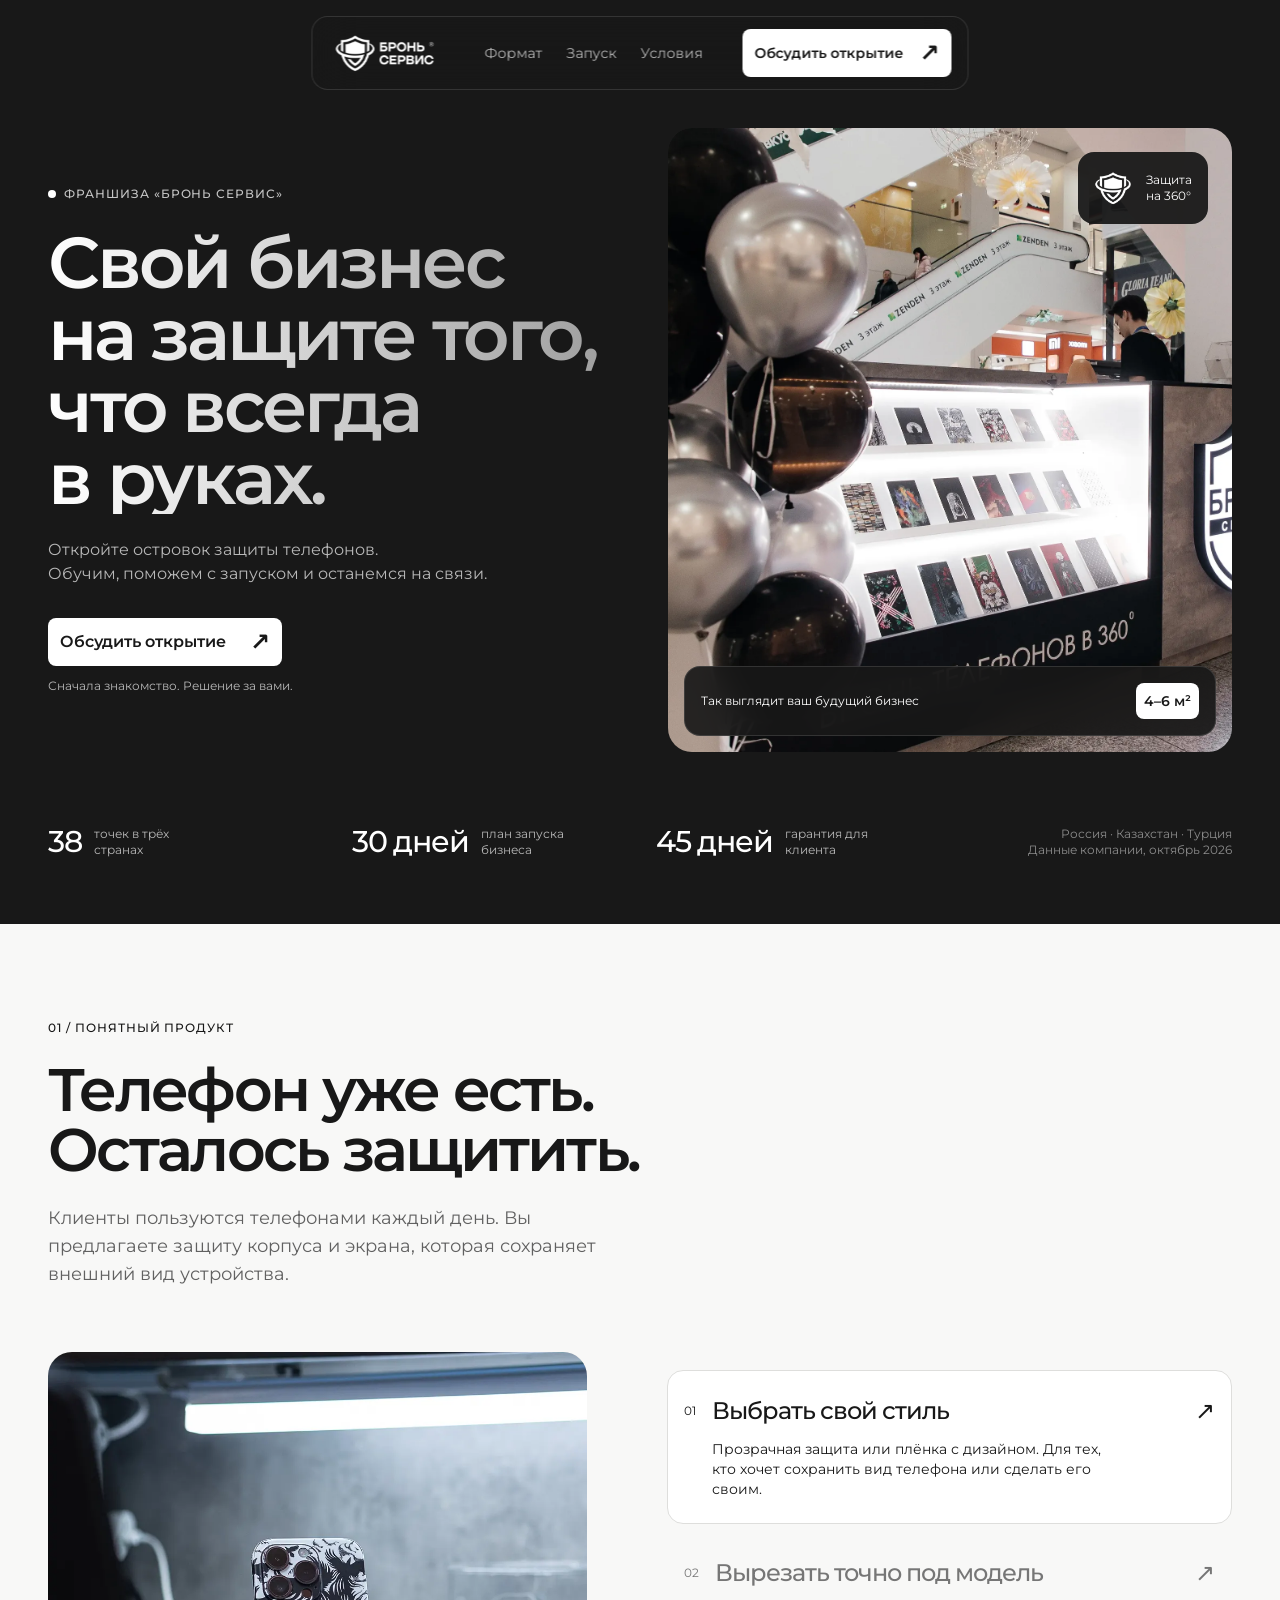
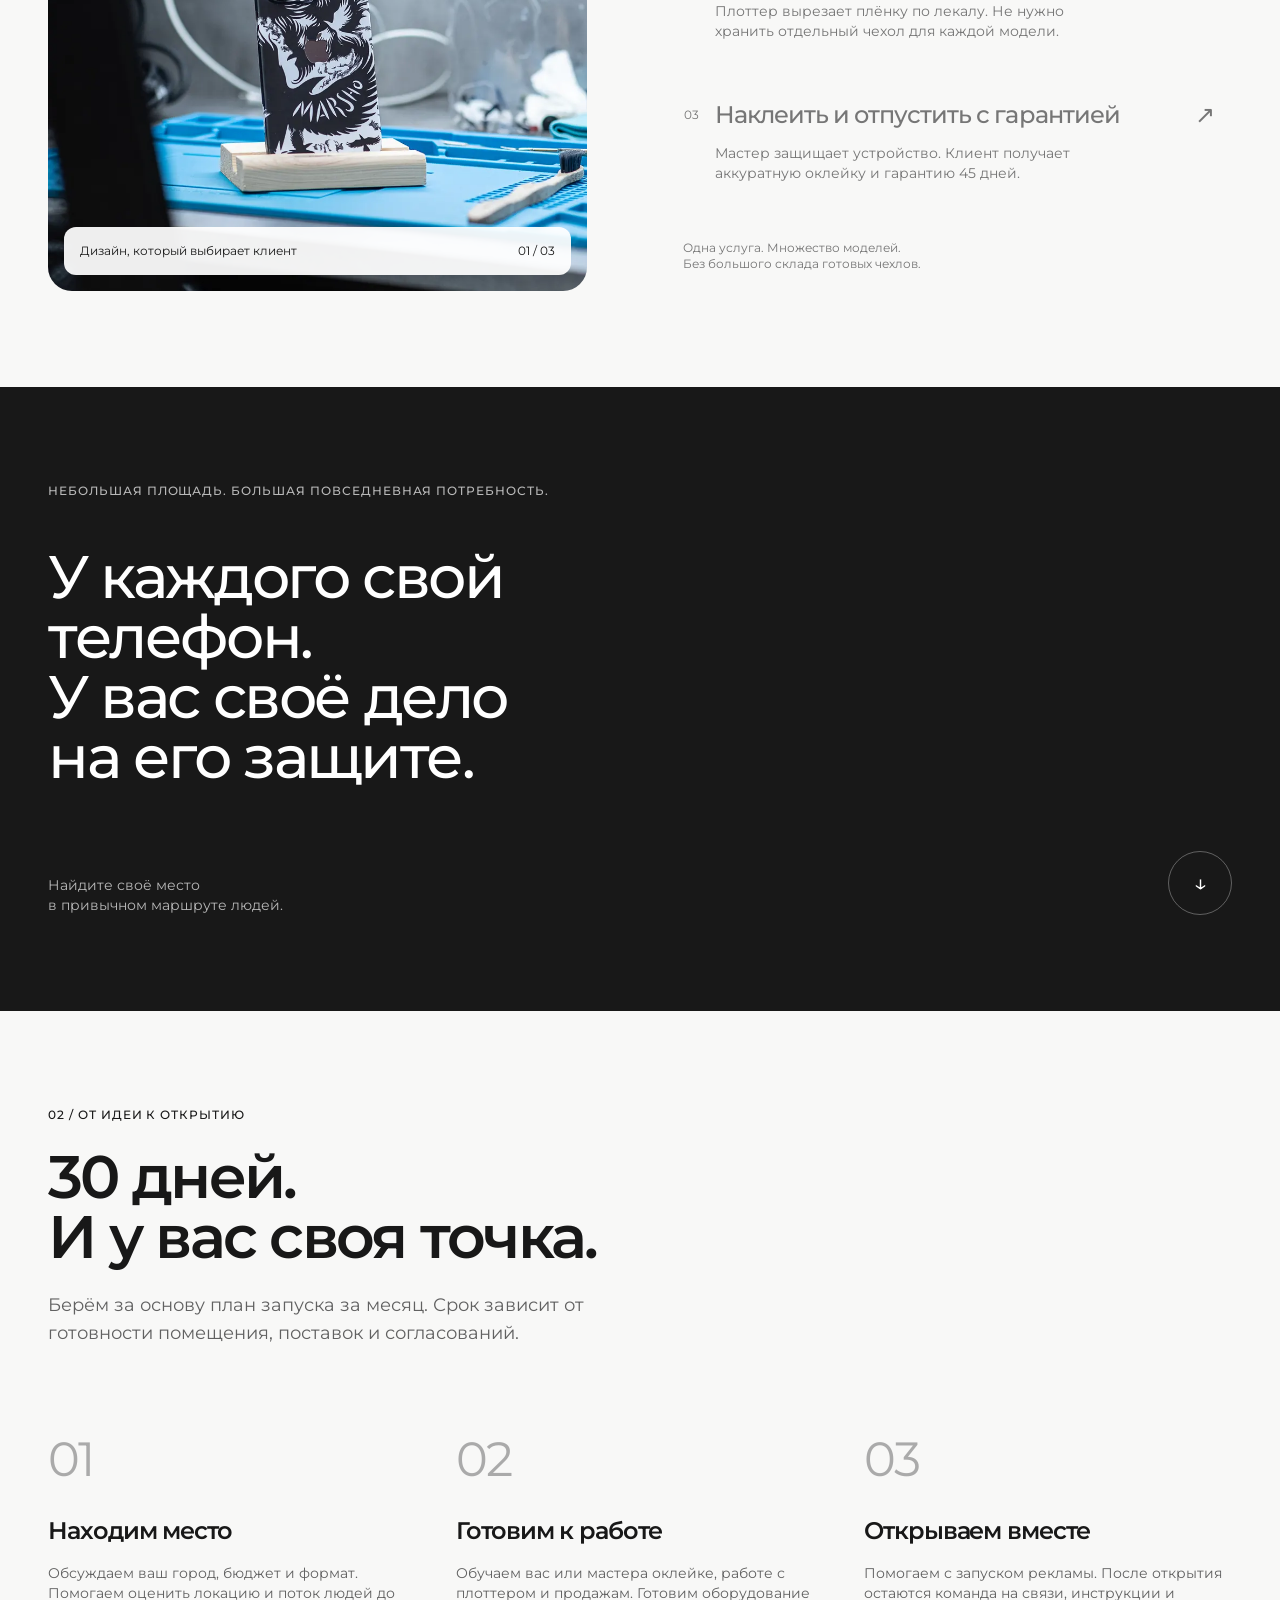
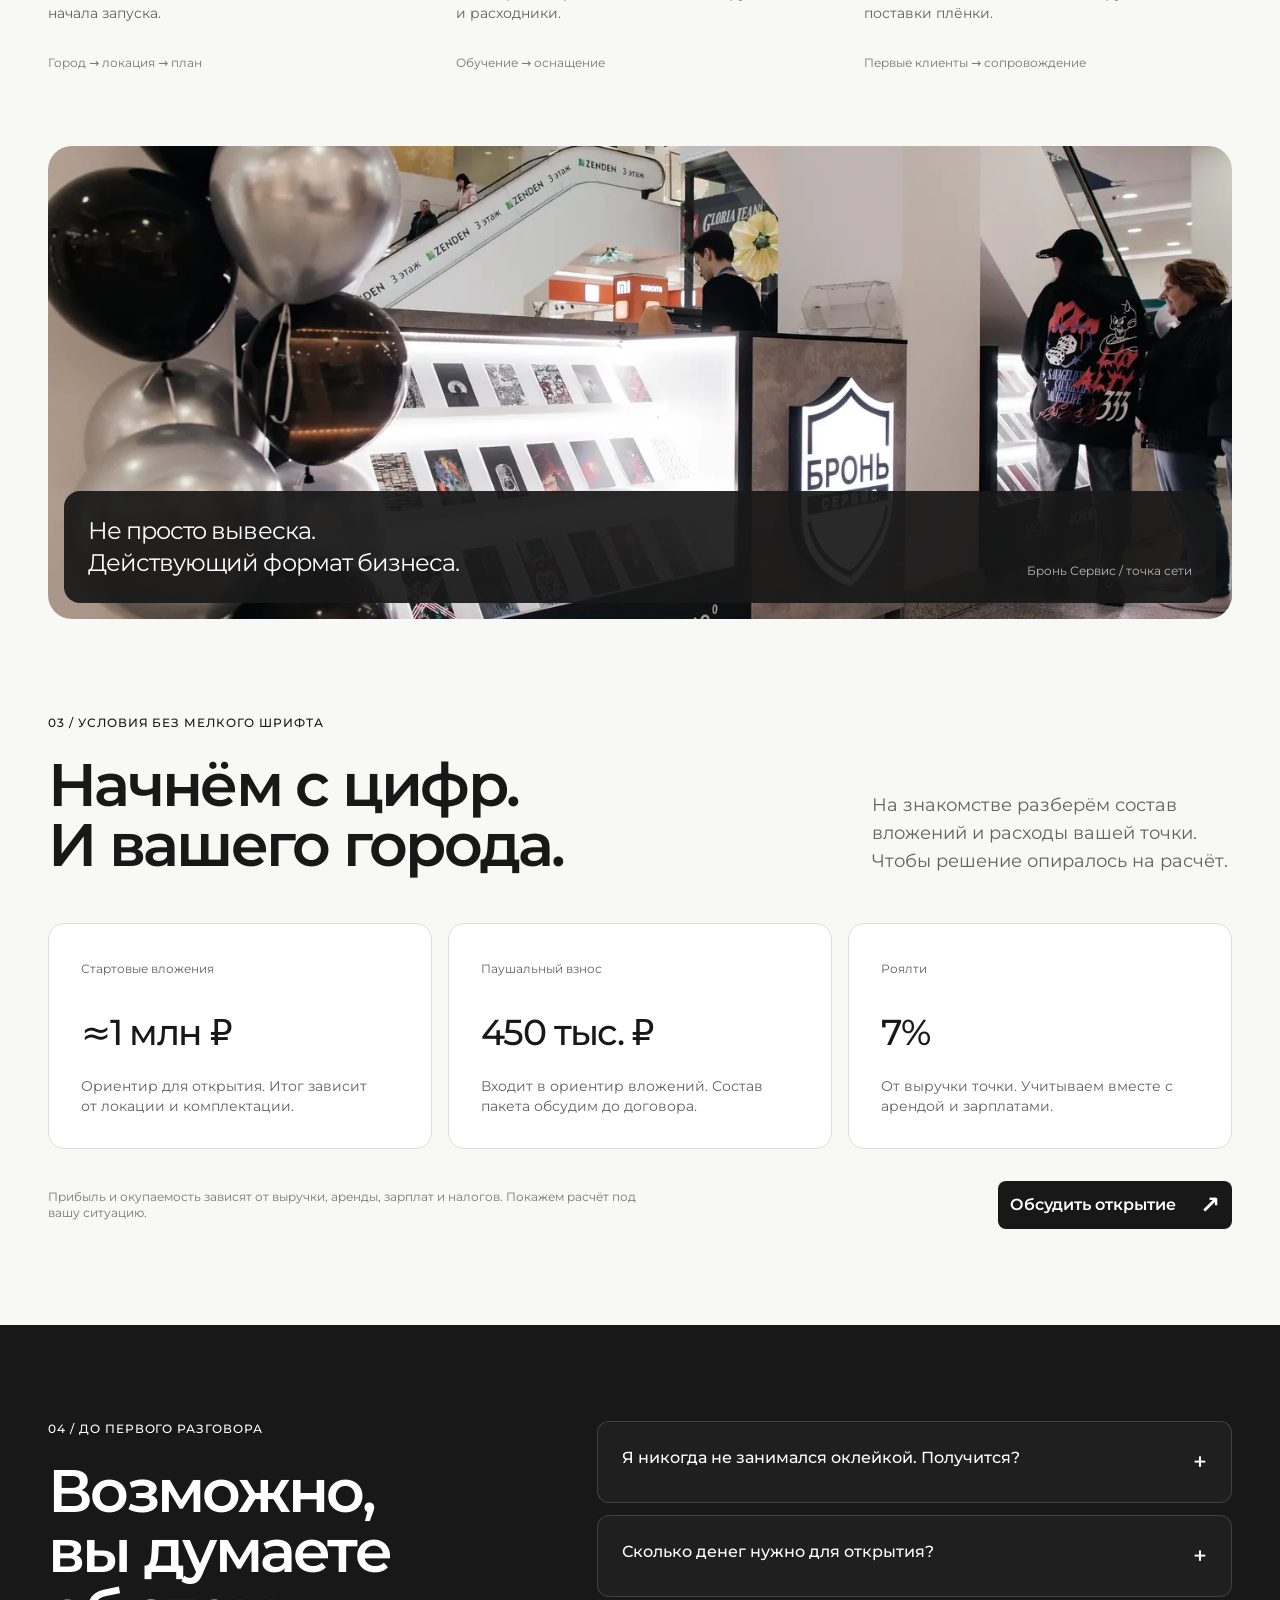
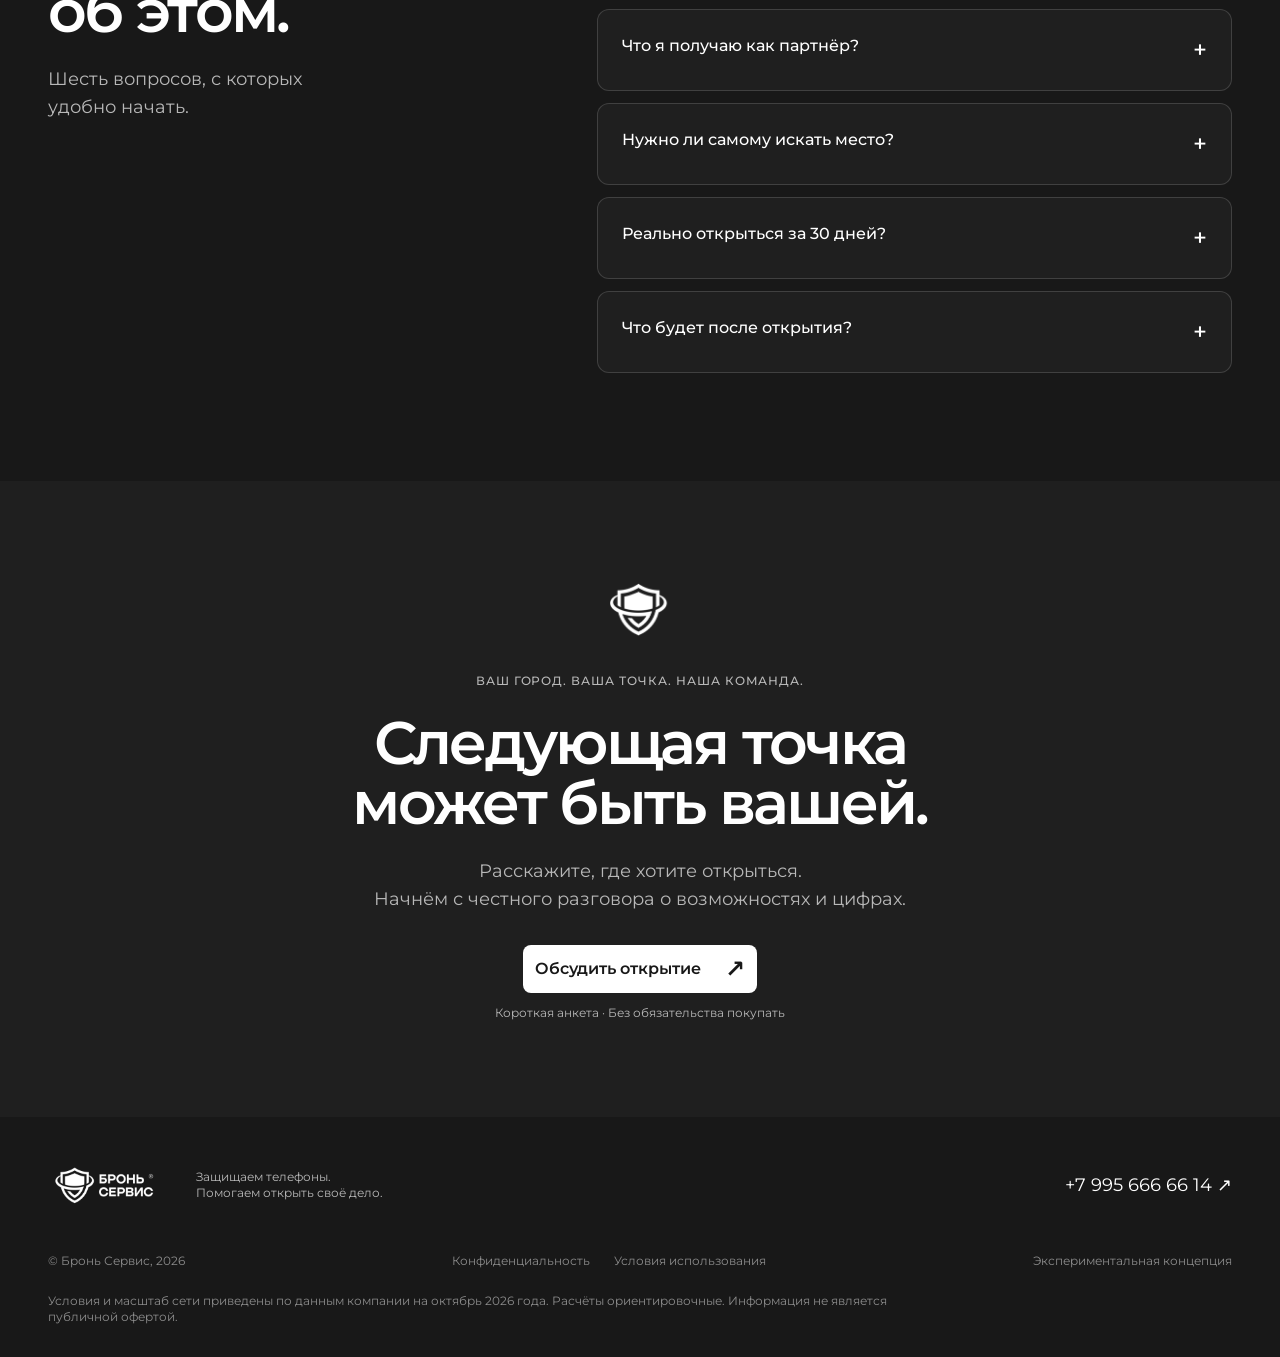
==== index.html @ 94db38eb "Build isolated Bron Service franchise landing using landing-page-design skill" ====
<!doctype html>
<html lang="ru">
<head>
<meta charset="utf-8"><meta name="viewport" content="width=device-width,initial-scale=1,viewport-fit=cover">
<title>Франшиза Бронь Сервис · Свой бизнес на защите телефонов</title>
<meta name="description" content="Откройте точку Бронь Сервис за 30 дней. Компактный островок, обучение оклейке и поддержка команды. Обсудим открытие в вашем городе.">
<meta name="robots" content="noindex,nofollow"><meta name="theme-color" content="#181818">
<meta property="og:type" content="website"><meta property="og:locale" content="ru_RU"><meta property="og:title" content="Свой бизнес на защите телефонов · Бронь Сервис"><meta property="og:description" content="От первого разговора до своей точки. Открываем бизнес за 30 дней."><meta property="og:image" content="https://bronservis51-bot.github.io/bronservice-landing-skill/assets/kiosk-crop.webp"><meta property="og:url" content="https://bronservis51-bot.github.io/bronservice-landing-skill/">
<link rel="icon" href="assets/shield-white.png"><link rel="stylesheet" href="styles.css"><link rel="preload" as="image" href="assets/kiosk-crop.webp"><script src="app.js" defer></script>
</head>
<body>
<a class="skip" href="#main">Перейти к содержимому</a>
<header class="nav-shell"><a href="#main" class="logo" aria-label="Бронь Сервис, начало страницы"><img src="assets/bron-logo-white.png" alt="Бронь Сервис" width="138" height="48"></a><nav aria-label="Основная навигация"><a href="#format" aria-current="location">Формат</a><a href="#start">Запуск</a><a href="#numbers">Условия</a></nav><button class="button nav-cta" data-open>Обсудить открытие <span aria-hidden="true">↗</span></button><button class="menu-toggle" aria-expanded="false" aria-controls="mobile-menu" aria-label="Открыть меню"><span></span><span></span></button></header>
<div class="mobile-menu" id="mobile-menu" inert><nav aria-label="Мобильная навигация"><a href="#format">Формат бизнеса</a><a href="#start">Как открыться</a><a href="#numbers">Условия</a><a href="#faq">Вопросы</a><button class="button" data-open>Обсудить открытие ↗</button></nav><p>Бронь Сервис · Франшиза</p></div>
<main id="main">
<section class="hero wrap" aria-labelledby="hero-title"><div class="hero-copy"><p class="eyebrow"><span class="status-dot"></span> Франшиза «Бронь Сервис»</p><h1 id="hero-title">Свой бизнес<br>на защите того,<br>что всегда<br>в руках.</h1><p class="hero-sub">Откройте островок защиты телефонов.<br>Обучим, поможем с запуском и останемся на связи.</p><button class="button" data-open>Обсудить открытие <span aria-hidden="true">↗</span></button><p class="micro">Сначала знакомство. Решение за вами.</p></div><figure class="hero-photo"><img src="assets/kiosk-crop.webp" alt="Открытие островка Бронь Сервис в торговом центре" width="1800" height="1540" fetchpriority="high"><figcaption><span>Так выглядит ваш будущий бизнес</span><span class="photo-tag">4–6 м²</span></figcaption><div class="photo-stamp" aria-hidden="true"><img src="assets/shield-white.png" alt="" width="40" height="40"><span>Защита<br>на 360°</span></div></figure><div class="hero-proof"><p><b>38</b><span>точек в трёх странах</span></p><p><b>30 дней</b><span>план запуска бизнеса</span></p><p><b>45 дней</b><span>гарантия для клиента</span></p><span class="proof-source">Россия · Казахстан · Турция<br>Данные компании, октябрь 2026</span></div></section>
<section class="light section" id="format" aria-labelledby="format-title"><div class="wrap"><div class="section-heading reveal"><p class="eyebrow">01 / Понятный продукт</p><h2 id="format-title">Телефон уже есть.<br>Осталось защитить.</h2><p class="lead">Клиенты пользуются телефонами каждый день. Вы предлагаете защиту корпуса и экрана, которая сохраняет внешний вид устройства.</p></div><div class="product-grid reveal"><figure class="product-photo"><img id="product-image" src="assets/film-design.webp" alt="Телефон с дизайнерской защитной плёнкой" width="1000" height="1500" loading="lazy"><figcaption><span id="product-caption">Дизайн, который выбирает клиент</span><span>01 / 03</span></figcaption></figure><div class="product-story" role="group" aria-label="Как устроена услуга"><button class="story-item selected" aria-pressed="true" data-product="0"><span class="step-num">01</span><span><strong>Выбрать свой стиль</strong><span>Прозрачная защита или плёнка с дизайном. Для тех, кто хочет сохранить вид телефона или сделать его своим.</span></span><span class="story-arrow" aria-hidden="true">↗</span></button><button class="story-item" aria-pressed="false" data-product="1"><span class="step-num">02</span><span><strong>Вырезать точно под модель</strong><span>Плоттер вырезает плёнку по лекалу. Не нужно хранить отдельный чехол для каждой модели.</span></span><span class="story-arrow" aria-hidden="true">↗</span></button><button class="story-item" aria-pressed="false" data-product="2"><span class="step-num">03</span><span><strong>Наклеить и отпустить с гарантией</strong><span>Мастер защищает устройство. Клиент получает аккуратную оклейку и гарантию 45 дней.</span></span><span class="story-arrow" aria-hidden="true">↗</span></button><p class="story-note">Одна услуга. Множество моделей.<br>Без большого склада готовых чехлов.</p></div></div></div></section>
<section class="tagline section" aria-label="Идея бизнеса"><div class="wrap"><p class="eyebrow">Небольшая площадь. Большая повседневная потребность.</p><p class="word-reveal">У каждого свой телефон.<br>У вас своё дело<br>на его защите.</p><div class="tagline-bottom"><span>Найдите своё место<br>в привычном маршруте людей.</span><a href="#start" class="round-link" aria-label="Перейти к запуску">↓</a></div></div></section>
<section class="light section" id="start" aria-labelledby="start-title"><div class="wrap"><div class="section-heading reveal"><p class="eyebrow">02 / От идеи к открытию</p><h2 id="start-title">30 дней.<br>И у вас своя точка.</h2><p class="lead">Берём за основу план запуска за месяц. Срок зависит от готовности помещения, поставок и согласований.</p></div><div class="launch-grid reveal"><article><span class="launch-num">01</span><h3>Находим место</h3><p>Обсуждаем ваш город, бюджет и формат. Помогаем оценить локацию и поток людей до начала запуска.</p><span class="stage-label">Город → локация → план</span></article><article><span class="launch-num">02</span><h3>Готовим к работе</h3><p>Обучаем вас или мастера оклейке, работе с плоттером и продажам. Готовим оборудование и расходники.</p><span class="stage-label">Обучение → оснащение</span></article><article><span class="launch-num">03</span><h3>Открываем вместе</h3><p>Помогаем с запуском рекламы. После открытия остаются команда на связи, инструкции и поставки плёнки.</p><span class="stage-label">Первые клиенты → сопровождение</span></article></div><figure class="wide-photo reveal"><img src="assets/kiosk-live.webp" alt="Клиенты у работающей точки Бронь Сервис" width="1400" height="933" loading="lazy"><figcaption><span>Не просто вывеска.<br>Действующий формат бизнеса.</span><span>Бронь Сервис / точка сети</span></figcaption></figure></div></section>
<section class="light section money" id="numbers" aria-labelledby="numbers-title"><div class="wrap"><div class="money-intro reveal"><div><p class="eyebrow">03 / Условия без мелкого шрифта</p><h2 id="numbers-title">Начнём с цифр.<br>И вашего города.</h2></div><p class="lead">На знакомстве разберём состав вложений и расходы вашей точки. Чтобы решение опиралось на расчёт.</p></div><div class="number-grid reveal"><article><span>Стартовые вложения</span><b>≈1 млн ₽</b><p>Ориентир для открытия. Итог зависит от локации и комплектации.</p></article><article><span>Паушальный взнос</span><b>450 тыс. ₽</b><p>Входит в ориентир вложений. Состав пакета обсудим до договора.</p></article><article><span>Роялти</span><b>7%</b><p>От выручки точки. Учитываем вместе с арендой и зарплатами.</p></article></div><div class="money-note reveal"><p>Прибыль и окупаемость зависят от выручки, аренды, зарплат и налогов. Покажем расчёт под вашу ситуацию.</p><button class="button dark" data-open>Обсудить открытие <span aria-hidden="true">↗</span></button></div></div></section>
<section class="section faq" id="faq" aria-labelledby="faq-title"><div class="wrap faq-grid"><div class="reveal"><p class="eyebrow">04 / До первого разговора</p><h2 id="faq-title">Возможно,<br>вы думаете<br>об этом.</h2><p class="lead">Шесть вопросов, с которых<br>удобно начать.</p></div><div class="faq-list reveal"><details><summary>Я никогда не занимался оклейкой. Получится?<span aria-hidden="true">+</span></summary><p>Опыт оклейки не требуется. Обучаем вас или вашего мастера работе с плёнкой, плоттером и клиентами. В текущем формате обучение занимает 5–7 дней.</p></details><details><summary>Сколько денег нужно для открытия?<span aria-hidden="true">+</span></summary><p>Ориентир по текущему предложению составляет около 1 млн рублей, включая паушальный взнос 450 тыс. рублей. Бюджет уточняется под локацию, оборудование и подготовку точки.</p></details><details><summary>Что я получаю как партнёр?<span aria-hidden="true">+</span></summary><p>Право работать под брендом, обучение, помощь с локацией и запуском, поставки оборудования и материалов, инструкции и сопровождение. Точный состав обязательств закрепляется в договоре.</p></details><details><summary>Нужно ли самому искать место?<span aria-hidden="true">+</span></summary><p>Вы можете прийти со своей локацией или без неё. Команда помогает с подбором и оценкой места. Для островка ориентируемся на площадь 4–6 м² и поток потенциальных клиентов.</p></details><details><summary>Реально открыться за 30 дней?<span aria-hidden="true">+</span></summary><p>Это план запуска от договора до открытия при готовой локации и своевременных поставках. Конкретный график согласуем вместе, учитывая аренду, обучение и оснащение.</p></details><details><summary>Что будет после открытия?<span aria-hidden="true">+</span></summary><p>Остаётся связь с командой, поставки плёнки, инструкции и помощь по рабочим вопросам. Роялти составляет 7% от выручки. Условия сопровождения обсуждаем до подписания договора.</p></details></div></div></section>
<section class="final section" aria-labelledby="final-title"><div class="wrap final-inner reveal"><img class="final-shield" src="assets/shield-white.png" alt="" width="64" height="64"><p class="eyebrow">Ваш город. Ваша точка. Наша команда.</p><h2 id="final-title">Следующая точка<br>может быть вашей.</h2><p class="lead">Расскажите, где хотите открыться.<br>Начнём с честного разговора о возможностях и цифрах.</p><button class="button" data-open>Обсудить открытие <span aria-hidden="true">↗</span></button><p class="micro">Короткая анкета · Без обязательства покупать</p></div></section>
</main>
<footer class="wrap"><div class="footer-main"><a class="logo" href="#main"><img src="assets/bron-logo-white.png" alt="Бронь Сервис" width="138" height="48"></a><p>Защищаем телефоны.<br>Помогаем открыть своё дело.</p><a href="tel:+79956666614">+7 995 666 66 14 ↗</a></div><div class="footer-bottom"><span>© Бронь Сервис, 2026</span><div><a href="privacy.html">Конфиденциальность</a><a href="terms.html">Условия использования</a></div><span>Экспериментальная концепция</span></div><p class="disclaimer">Условия и масштаб сети приведены по данным компании на октябрь 2026 года. Расчёты ориентировочные. Информация не является публичной офертой.</p></footer>
<dialog id="contact-dialog" aria-labelledby="dialog-title"><div class="dialog-top"><img src="assets/bron-logo-white.png" alt="Бронь Сервис" width="116" height="40"><button class="close-button" type="button" aria-label="Закрыть анкету">×</button></div><form id="lead-form" novalidate><p class="eyebrow">Знакомство / около минуты</p><h2 id="dialog-title">Где откроем<br>вашу точку?</h2><p class="form-intro">Подготовим сообщение в WhatsApp. Вы проверите его и отправите сами.</p><label for="city">Ваш город</label><input id="city" name="city" autocomplete="address-level2" placeholder="Например, Казань" maxlength="80" required><label for="name">Как к вам обращаться</label><input id="name" name="name" autocomplete="given-name" placeholder="Ваше имя" maxlength="80" required><label for="timing">Когда хотите открыться</label><select id="timing" name="timing"><option>Пока изучаю возможности</option><option>В ближайший месяц</option><option>В течение трёх месяцев</option><option>Позже</option></select><p class="form-error" id="form-error" role="alert"></p><button class="button" type="submit">Подготовить сообщение <span aria-hidden="true">↗</span></button><p class="form-privacy">Сайт не сохраняет ответы. Перед переходом в WhatsApp покажем текст. <a href="privacy.html">Подробнее</a></p></form><section id="message-preview" hidden aria-labelledby="preview-title"><p class="eyebrow">Остался один шаг</p><h2 id="preview-title">Всё готово<br>к знакомству.</h2><p>Проверьте сообщение. Затем откройте WhatsApp и нажмите «Отправить».</p><pre id="message-text"></pre><a class="button" id="whatsapp-link" target="_blank" rel="noopener noreferrer">Открыть WhatsApp ↗</a><button class="back-button" type="button">Изменить ответы</button></section></dialog>
<noscript><div class="noscript">Для анкеты включите JavaScript или позвоните: <a href="tel:+79956666614">+7 995 666 66 14</a>.</div></noscript>
</body></html>
---- styles.css ----
@font-face{font-family:Montserrat;src:url('assets/montserrat-cyrillic.woff2') format('woff2');font-style:normal;font-weight:400 700;font-display:swap;unicode-range:U+0400-045F,U+0490-0491,U+04B0-04B1,U+2116}@font-face{font-family:Montserrat;src:url('assets/montserrat-latin.woff2') format('woff2');font-style:normal;font-weight:400 700;font-display:swap}
:root{--base:#181818;--panel:#1f1f1f;--white:#fff;--paper:#f8f8f7;--muted:#b8b8b8;--ink:#181818;--line:#dededc;--curve:cubic-bezier(.22,1,.36,1)}
*{box-sizing:border-box}html{scroll-behavior:smooth;scroll-padding-top:96px}body{margin:0;background:var(--base);color:#fff;font-family:Montserrat,system-ui,sans-serif;font-size:16px;line-height:24px;-webkit-font-smoothing:antialiased}body.lock{overflow:hidden}a{color:inherit;text-decoration:none}button,input,select{font:inherit;color:inherit}button,a,input,select,summary{-webkit-tap-highlight-color:transparent}button{cursor:pointer}img{display:block;max-width:100%;object-fit:cover}button{border:0}h1,h2,h3,p,figure{margin:0}h1,h2,h3{font-weight:600;letter-spacing:-.045em;text-wrap:balance}p{text-wrap:pretty}h2{font-size:60px;line-height:1}h3{font-size:24px;line-height:32px}button:focus-visible,a:focus-visible,summary:focus-visible,input:focus-visible,select:focus-visible{outline:3px solid #9b9b9b;outline-offset:4px}button:active,.button:active{transform:scale(.98)}[hidden]{display:none!important}.wrap{width:calc(100% - 96px);max-width:1344px;margin-inline:auto}.section{padding-block:96px}.light{background:var(--paper);color:var(--ink)}.eyebrow{font-size:12px;line-height:16px;letter-spacing:.08em;text-transform:uppercase;font-weight:500}.lead{font-size:18px;line-height:28px;color:#616161;max-width:560px}.micro{font-size:12px;line-height:16px;color:var(--muted)}.button{display:inline-flex;align-items:center;justify-content:center;gap:24px;min-height:48px;padding:8px 12px;border-radius:8px;background:#fff;color:#181818;font-size:16px;line-height:24px;font-weight:600;transition:transform .5s var(--curve),opacity .3s var(--curve)}.button:hover{transform:translateY(-2px);opacity:.85}.button span{font-size:24px;line-height:32px}.button.dark{background:#181818;color:#fff}.skip{position:fixed;top:8px;left:8px;z-index:200;transform:translateY(-200%);padding:12px 16px;background:white;color:#181818;border-radius:8px}.skip:focus{transform:none}.nav-shell{position:fixed;z-index:60;top:16px;left:50%;transform:translateX(-50%);display:flex;align-items:center;gap:40px;width:max-content;max-width:calc(100% - 32px);padding:12px 16px;border:1px solid #ffffff20;border-radius:16px;background:#181818df;backdrop-filter:blur(24px);-webkit-backdrop-filter:blur(24px)}.logo img{width:116px;height:40px;object-fit:contain}.nav-shell nav{display:flex;gap:24px}.nav-shell nav a{font-size:14px;line-height:20px;color:#b8b8b8;transition:opacity .3s var(--curve)}.nav-shell nav a:hover,.nav-shell nav a[aria-current]{color:white}.nav-cta{font-size:14px;line-height:20px;min-height:40px;gap:16px}.menu-toggle{display:none;background:transparent;padding:12px;width:48px;height:48px}.menu-toggle span{display:block;width:24px;height:2px;margin:4px 0;background:white;transition:transform .5s var(--curve)}.menu-toggle[aria-expanded=true] span:first-child{transform:translateY(3px) rotate(45deg)}.menu-toggle[aria-expanded=true] span:last-child{transform:translateY(-3px) rotate(-45deg)}.mobile-menu{display:none}.hero{padding-top:128px;display:grid;grid-template-columns:1.03fr 1fr;gap:48px 40px;padding-bottom:40px}.hero-copy{align-self:center;padding-block:24px}.hero-copy .eyebrow{display:flex;gap:8px;align-items:center;color:#c5c5c5;margin-bottom:24px}.status-dot{height:8px;width:8px;display:inline-block;background:#fff;border-radius:9999px}.hero h1{font-size:72px;line-height:1;max-width:680px;background:linear-gradient(90deg,#fff,#9b9b9b);color:transparent;background-clip:text;-webkit-background-clip:text}.hero-sub{margin-top:24px;color:#b8b8b8;max-width:680px}.hero-copy .button{margin-top:32px}.hero-copy .micro{margin-top:12px}.hero-photo{position:relative;min-height:624px;border-radius:24px;overflow:hidden;background:#272727}.hero-photo>img{width:100%;height:100%;position:absolute;inset:0;object-position:57% center}.hero-photo figcaption{position:absolute;bottom:16px;left:16px;right:16px;display:flex;align-items:center;justify-content:space-between;gap:16px;background:#181818e8;border:1px solid #ffffff20;border-radius:16px;padding:16px;font-size:12px;line-height:16px;backdrop-filter:blur(16px)}.photo-tag{white-space:nowrap;background:#fff;color:#181818;padding:8px;border-radius:8px;font-size:14px;line-height:20px;font-weight:600}.photo-stamp{position:absolute;top:24px;right:24px;display:flex;gap:12px;align-items:center;background:#181818ef;border-radius:16px;padding:16px;font-size:12px;line-height:16px}.photo-stamp img{object-fit:contain}.hero-proof{grid-column:1/-1;display:grid;grid-template-columns:1fr 1fr 1fr 1fr;gap:32px;align-items:center;padding:24px 0}.hero-proof p{display:flex;gap:12px;align-items:center}.hero-proof b{font-size:30px;line-height:36px;font-weight:500;letter-spacing:-.04em;white-space:nowrap}.hero-proof p span{font-size:12px;line-height:16px;color:#b8b8b8;max-width:112px}.proof-source{font-size:12px;line-height:16px;text-align:right;color:#8c8c8c}.section-heading{max-width:800px}.section-heading h2{margin-top:24px}.section-heading .lead{margin-top:24px}.product-grid{display:grid;grid-template-columns:1fr 1.05fr;gap:80px;align-items:center;margin-top:64px}.product-photo{position:relative;border-radius:24px;overflow:hidden;aspect-ratio:1/1;background:#e8e8e6}.product-photo>img{width:100%;height:100%;object-position:center 60%;transition:opacity .3s var(--curve)}.product-photo figcaption{position:absolute;bottom:16px;left:16px;right:16px;display:flex;justify-content:space-between;gap:12px;padding:16px;background:#ffffffed;border-radius:12px;font-size:12px;line-height:16px}.story-item{width:100%;text-align:left;display:flex;gap:16px;align-items:flex-start;border:1px solid transparent;padding:24px 16px;border-radius:16px;background:transparent;color:#767676;transition:opacity .3s var(--curve),transform .5s var(--curve);margin-bottom:8px}.story-item.selected{background:#fff;border-color:#dededc;color:#181818}.story-item:hover{transform:translateX(4px);color:#181818}.step-num{font-size:12px;line-height:16px;padding-top:8px}.story-item strong{font-size:24px;line-height:32px;display:block;font-weight:500;letter-spacing:-.04em}.story-item>span:nth-child(2)>span{display:block;margin-top:12px;font-size:14px;line-height:20px;max-width:400px}.story-arrow{margin-left:auto;font-size:24px;line-height:32px}.story-note{font-size:12px;line-height:16px;margin:32px 16px 0;color:#767676}.tagline .eyebrow{color:#b8b8b8;margin-bottom:48px}.word-reveal{font-size:60px;line-height:1;letter-spacing:-.04em;font-weight:500;max-width:680px}.word-reveal span{color:#777;transition:opacity .5s var(--curve),color .5s var(--curve)}.word-reveal span.lit{color:#fff}.tagline-bottom{display:flex;justify-content:space-between;align-items:flex-end;margin-top:64px}.tagline-bottom>span{color:#b8b8b8;font-size:14px;line-height:20px}.round-link{display:grid;place-items:center;border:1px solid #ffffff50;width:64px;height:64px;border-radius:9999px;font-size:24px;transition:transform .5s var(--curve)}.round-link:hover{transform:translateY(4px)}.launch-grid{display:grid;grid-template-columns:repeat(3,1fr);gap:40px;margin-top:64px}.launch-grid article{padding:24px 0}.launch-num{display:block;font-size:48px;line-height:1;color:#aaa;letter-spacing:-.04em;font-weight:400;margin-bottom:32px}.launch-grid h3{margin-bottom:16px}.launch-grid p{font-size:14px;line-height:20px;color:#616161;max-width:360px}.stage-label{display:inline-block;margin-top:32px;font-size:12px;line-height:16px;color:#767676}.wide-photo{margin-top:48px;aspect-ratio:2.5/1;overflow:hidden;border-radius:24px;position:relative}.wide-photo img{width:100%;height:100%;object-position:center 52%}.wide-photo figcaption{position:absolute;inset:auto 16px 16px 16px;display:flex;align-items:flex-end;justify-content:space-between;gap:16px;color:white;padding:24px;border-radius:16px;background:#181818ec}.wide-photo figcaption>span:first-child{font-size:24px;line-height:32px;letter-spacing:-.04em}.wide-photo figcaption>span:last-child{font-size:12px;line-height:16px;color:#b8b8b8}.money{padding-top:0}.money-intro{display:flex;justify-content:space-between;align-items:flex-end;gap:48px}.money-intro h2{margin-top:24px}.money-intro .lead{max-width:360px}.number-grid{display:grid;grid-template-columns:repeat(3,1fr);gap:16px;margin-top:48px}.number-grid article{border:1px solid #dededc;padding:32px;border-radius:16px;background:#fff}.number-grid article>span{font-size:12px;line-height:16px;color:#616161}.number-grid b{display:block;margin-top:32px;font-size:36px;line-height:40px;font-weight:500;letter-spacing:-.045em;white-space:nowrap}.number-grid p{margin-top:24px;font-size:14px;line-height:20px;color:#616161;max-width:300px}.money-note{display:flex;gap:48px;align-items:center;justify-content:space-between;margin-top:32px}.money-note p{font-size:12px;line-height:16px;color:#767676;max-width:640px}.money-note .button{flex-shrink:0}.faq-grid{display:grid;grid-template-columns:.85fr 1.15fr;gap:80px}.faq h2{margin-top:24px}.faq .lead{color:#b8b8b8;margin-top:24px}.faq-list details{border:1px solid #ffffff26;border-radius:12px;padding:24px;margin-bottom:12px;background:#1f1f1f}.faq-list summary{list-style:none;cursor:pointer;display:flex;justify-content:space-between;gap:24px;font-size:16px;line-height:24px;font-weight:500}.faq-list summary::-webkit-details-marker{display:none}.faq-list summary span{font-size:24px;line-height:32px;transition:transform .5s var(--curve);flex-shrink:0}.faq-list details[open] summary span{transform:rotate(45deg)}.faq-list details p{margin-top:24px;font-size:14px;line-height:20px;color:#b8b8b8}.final{background:#1f1f1f}.final-inner{text-align:center}.final-shield{object-fit:contain;margin:0 auto 32px}.final .eyebrow{color:#b8b8b8}.final h2{margin-top:24px}.final .lead{margin:24px auto 0;color:#b8b8b8}.final .button{margin-top:32px}.final .micro{margin-top:12px}footer{padding-top:48px;padding-bottom:32px}.footer-main,.footer-bottom{display:flex;align-items:center;justify-content:space-between;gap:32px}.footer-main>p{font-size:12px;line-height:16px;color:#b8b8b8;margin-right:auto}.footer-main>a:last-child{font-size:18px;line-height:28px}.footer-bottom{margin-top:48px;font-size:12px;line-height:16px;color:#8c8c8c}.footer-bottom>div{display:flex;gap:24px}.footer-bottom a:hover{text-decoration:underline}.disclaimer{font-size:12px;line-height:16px;color:#8c8c8c;margin-top:24px;max-width:960px}dialog{padding:24px;border:1px solid #ffffff30;border-radius:24px;background:#181818;color:#fff;width:min(560px,calc(100% - 32px));max-height:calc(100dvh - 32px);overscroll-behavior:contain}dialog::backdrop{background:#000c;backdrop-filter:blur(12px)}.dialog-top{display:flex;align-items:center;justify-content:space-between;margin-bottom:32px}.dialog-top img{object-fit:contain}.close-button{width:40px;height:40px;border-radius:9999px;background:#313131;color:#fff;font-size:24px;line-height:32px;transition:transform .5s var(--curve)}.close-button:hover{transform:rotate(90deg)}dialog h2{font-size:36px;line-height:40px;margin-top:16px}dialog .form-intro{font-size:14px;line-height:20px;color:#b8b8b8;margin-top:16px}label{display:block;font-size:12px;line-height:16px;margin-top:24px;margin-bottom:8px}input,select{width:100%;background:#272727;border:1px solid #ffffff30;border-radius:8px;padding:12px;font-size:16px;line-height:24px;min-height:48px}input::placeholder{color:#999}input[aria-invalid=true]{border-color:#f3b5b5}.form-error{font-size:14px;line-height:20px;color:#f3b5b5;margin-top:16px}form .button{width:100%;margin-top:8px}.form-privacy{font-size:12px;line-height:16px;color:#aaa;margin-top:16px}.form-privacy a{text-decoration:underline}#message-preview>p:not(.eyebrow){color:#b8b8b8;margin-top:24px;font-size:14px;line-height:20px}#message-text{white-space:pre-wrap;overflow-wrap:anywhere;font:inherit;font-size:14px;line-height:20px;background:#272727;border:1px solid #ffffff20;border-radius:12px;padding:16px;margin:24px 0}#message-preview .button{width:100%}.back-button{background:transparent;color:#b8b8b8;width:100%;padding:12px;margin-top:8px;font-size:14px;line-height:20px}.noscript{padding:24px;text-align:center}.js .reveal{opacity:0;transform:translateY(32px);transition:opacity .7s var(--curve),transform .7s var(--curve)}.js .reveal.visible{opacity:1;transform:none}.legal{max-width:800px;padding-top:64px;padding-bottom:64px}.legal .logo{display:inline-block;margin-bottom:48px}.legal h1{font-size:48px;line-height:1}.legal h2{font-size:24px;line-height:32px;margin-top:40px}.legal p{color:#b8b8b8;margin-top:24px}.legal .button{margin-top:32px}
@media(min-width:1600px){.hero h1{font-size:96px}.hero-photo{min-height:720px}}
@media(max-width:1100px){.wrap{width:calc(100% - 64px)}h2{font-size:48px;line-height:1}.hero h1{font-size:60px;line-height:1}.hero-photo{min-height:600px}.hero-proof{gap:24px}.hero-proof p{display:block}.hero-proof p span{display:block;margin-top:8px}.hero-proof b{font-size:24px;line-height:32px}.product-grid{gap:40px}.faq-grid{gap:40px}.number-grid article{padding:24px}.number-grid b{font-size:30px;line-height:36px}.nav-shell{gap:24px}}
@media(max-width:760px){.wrap{width:calc(100% - 32px)}.section{padding-block:64px}h2{font-size:36px;line-height:40px}h3{font-size:24px;line-height:32px}.lead{font-size:16px;line-height:24px}.nav-shell{top:12px;width:calc(100% - 32px);justify-content:space-between;gap:12px;padding:8px 12px;border-radius:16px}.logo img{width:104px;height:40px}.nav-shell>nav,.nav-cta{display:none}.menu-toggle{display:block}.mobile-menu{position:fixed;inset:0;display:flex;flex-direction:column;justify-content:center;background:#181818f7;backdrop-filter:blur(24px);z-index:50;padding:96px 32px 40px;opacity:0;visibility:hidden;transform:translateY(-24px);transition:opacity .5s var(--curve),transform .5s var(--curve),visibility .5s}.mobile-menu.open{opacity:1;visibility:visible;transform:none}.mobile-menu nav{display:grid;gap:32px}.mobile-menu nav>a{font-size:30px;line-height:36px;opacity:0;transform:translateY(24px);transition:transform .5s var(--curve),opacity .5s var(--curve)}.mobile-menu.open nav>a{opacity:1;transform:none}.mobile-menu nav>a:nth-child(2){transition-delay:60ms}.mobile-menu nav>a:nth-child(3){transition-delay:120ms}.mobile-menu nav>a:nth-child(4){transition-delay:180ms}.mobile-menu nav .button{margin-top:16px;justify-self:start}.mobile-menu>p{font-size:12px;line-height:16px;color:#8c8c8c;margin-top:64px}.hero{padding-top:112px;grid-template-columns:1fr;gap:32px;padding-bottom:24px}.hero-copy{padding:0 8px}.hero-copy .eyebrow{margin-bottom:24px}.hero h1{font-size:48px;line-height:1;letter-spacing:-.045em}.hero-sub{font-size:14px;line-height:20px;max-width:360px}.hero-sub br{display:none}.hero-copy .button{margin-top:24px}.hero-photo{min-height:0;aspect-ratio:1.15/1;border-radius:16px}.hero-photo>img{object-position:center 56%}.hero-photo figcaption{bottom:12px;left:12px;right:12px;padding:12px;border-radius:12px;gap:12px}.hero-photo figcaption>span:first-child{max-width:176px}.photo-tag{font-size:12px;line-height:16px}.photo-stamp{display:none}.hero-proof{grid-template-columns:repeat(3,1fr);gap:16px;padding:8px}.hero-proof b{font-size:24px;line-height:32px}.hero-proof p span{font-size:12px;line-height:16px}.proof-source{grid-column:1/-1;text-align:left;font-size:12px;line-height:16px;margin-top:8px}.proof-source br{display:none}.section-heading h2{margin-top:16px}.section-heading .lead{margin-top:16px}.product-grid{grid-template-columns:1fr;gap:24px;margin-top:32px}.product-photo{aspect-ratio:1.1/1;border-radius:16px}.product-story{margin-inline:-8px}.story-item{padding:16px 12px;gap:12px}.story-item strong{font-size:20px;line-height:28px}.story-item>span:nth-child(2)>span{font-size:14px;line-height:20px;margin-top:8px}.story-note{margin-top:24px}.tagline .eyebrow{margin-bottom:32px;max-width:280px}.word-reveal{font-size:36px;line-height:40px}.tagline-bottom{margin-top:40px}.round-link{width:48px;height:48px}.launch-grid{grid-template-columns:1fr;gap:16px;margin-top:32px}.launch-grid article{display:grid;grid-template-columns:48px 1fr;column-gap:24px;padding:16px 0}.launch-num{font-size:36px;line-height:40px;grid-row:1/4;margin-bottom:0}.launch-grid h3{margin-bottom:12px}.launch-grid p{grid-column:2}.stage-label{grid-column:2;margin-top:16px}.wide-photo{aspect-ratio:1/1.05;margin-top:32px;border-radius:16px}.wide-photo img{object-position:38% center}.wide-photo figcaption{padding:16px;inset:auto 12px 12px 12px;display:block;border-radius:12px}.wide-photo figcaption>span{display:block}.wide-photo figcaption>span:first-child{font-size:20px;line-height:28px}.wide-photo figcaption>span:last-child{margin-top:12px}.money{padding-top:0}.money-intro{display:block}.money-intro h2{margin-top:16px}.money-intro .lead{margin-top:16px}.number-grid{grid-template-columns:1fr;gap:12px;margin-top:32px}.number-grid article{padding:24px}.number-grid b{font-size:36px;line-height:40px;margin-top:16px}.number-grid p{margin-top:16px;max-width:none}.money-note{display:block;margin-top:24px}.money-note .button{margin-top:24px;width:100%}.faq-grid{grid-template-columns:1fr;gap:32px}.faq h2 br:nth-child(2){display:none}.faq .lead{margin-top:16px}.faq-list details{padding:16px}.faq-list summary{font-size:14px;line-height:20px;align-items:center;gap:16px}.faq-list details p{margin-top:16px}.final h2{margin-top:24px;font-size:36px;line-height:40px}.final .eyebrow{font-size:12px;line-height:16px;letter-spacing:0}.final .lead br{display:none}.final .button{margin-top:24px}.final .micro{font-size:12px;line-height:16px}.footer-main{flex-wrap:wrap;gap:24px}.footer-main>p{margin:0;max-width:176px}.footer-main>a:last-child{flex-basis:100%;font-size:18px;line-height:28px}.footer-bottom{display:block;margin-top:32px}.footer-bottom>div{flex-direction:column;gap:12px;margin-block:24px}.disclaimer{margin-top:24px}.legal{padding-top:40px}.legal h1{font-size:36px;line-height:40px}dialog{padding:24px 16px;border-radius:16px}.dialog-top{margin-bottom:24px}dialog h2{font-size:30px;line-height:36px}}
@media(prefers-reduced-motion:reduce){html{scroll-behavior:auto}*,*::before,*::after{transition:none!important;animation:none!important}.js .reveal{transform:none;opacity:1}.word-reveal span{color:#fff}.mobile-menu,.mobile-menu nav>a{transform:none}.button:hover,.story-item:hover{transform:none}}
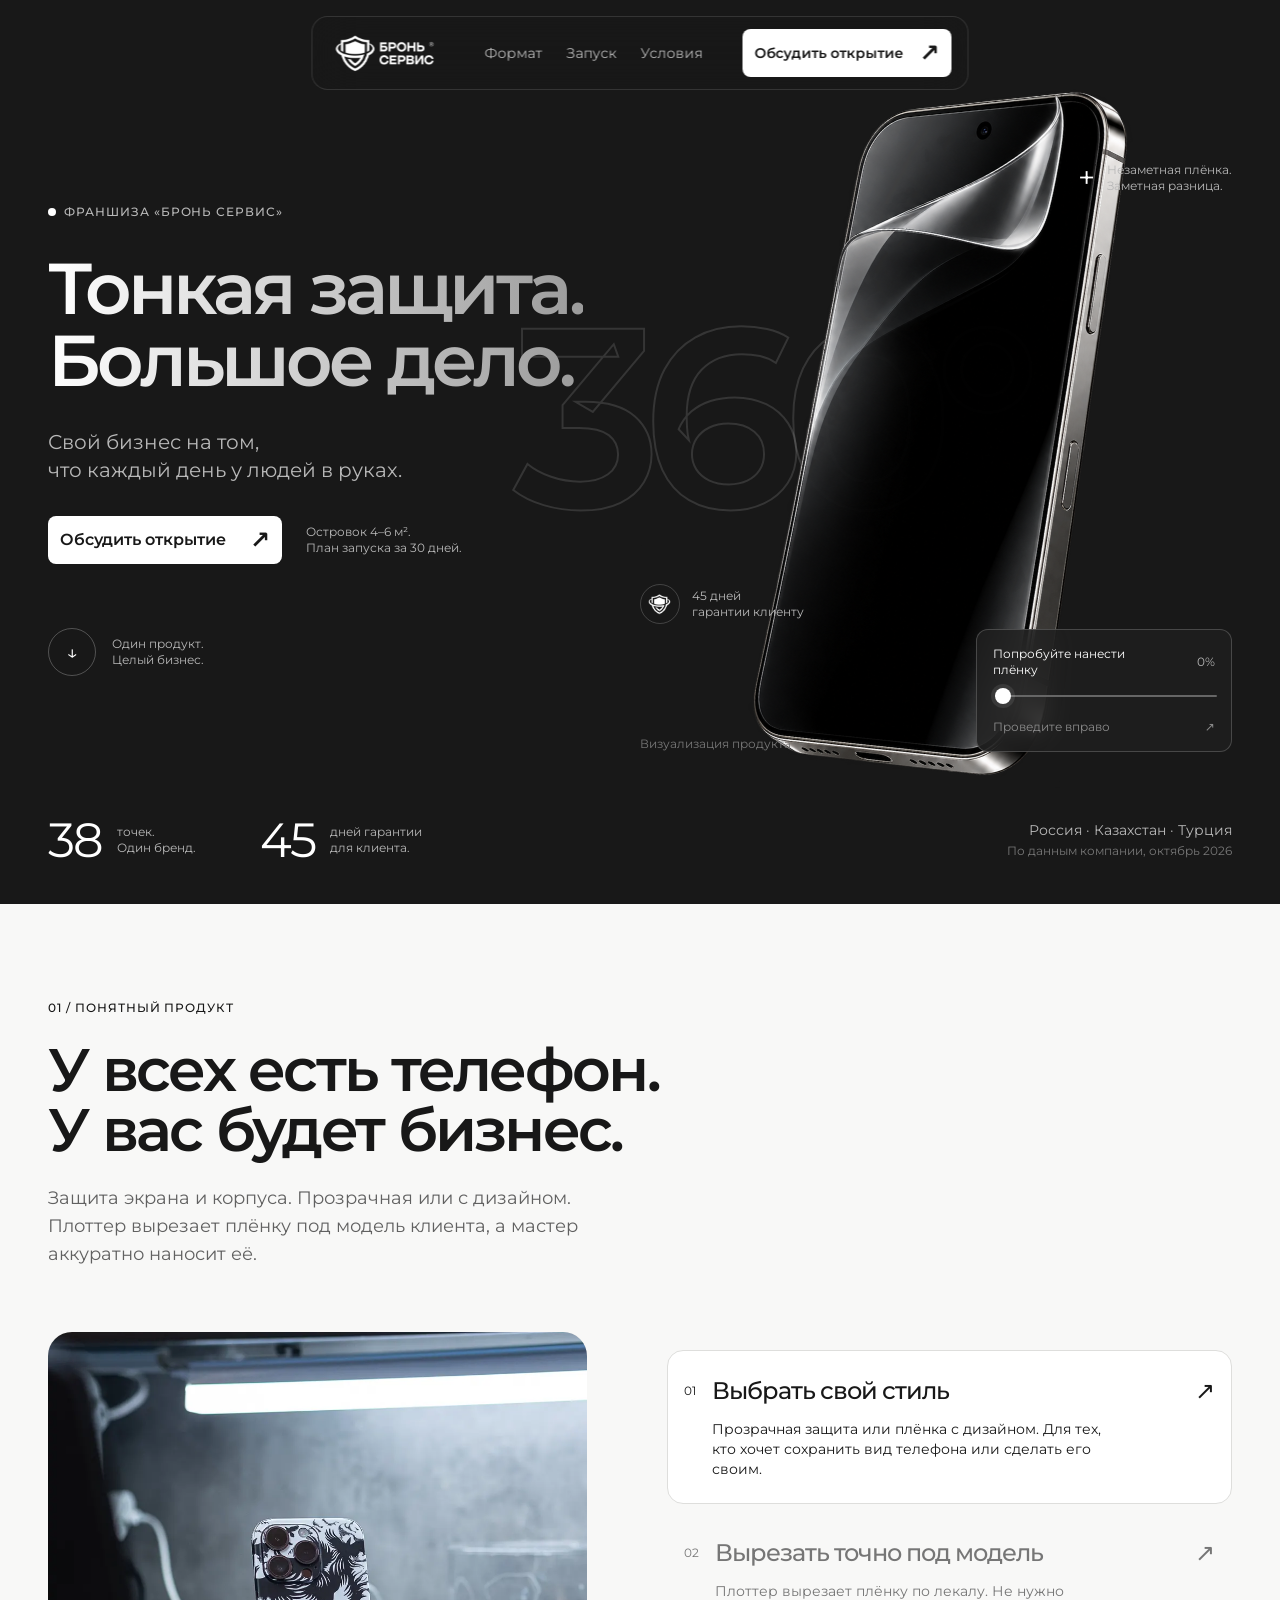
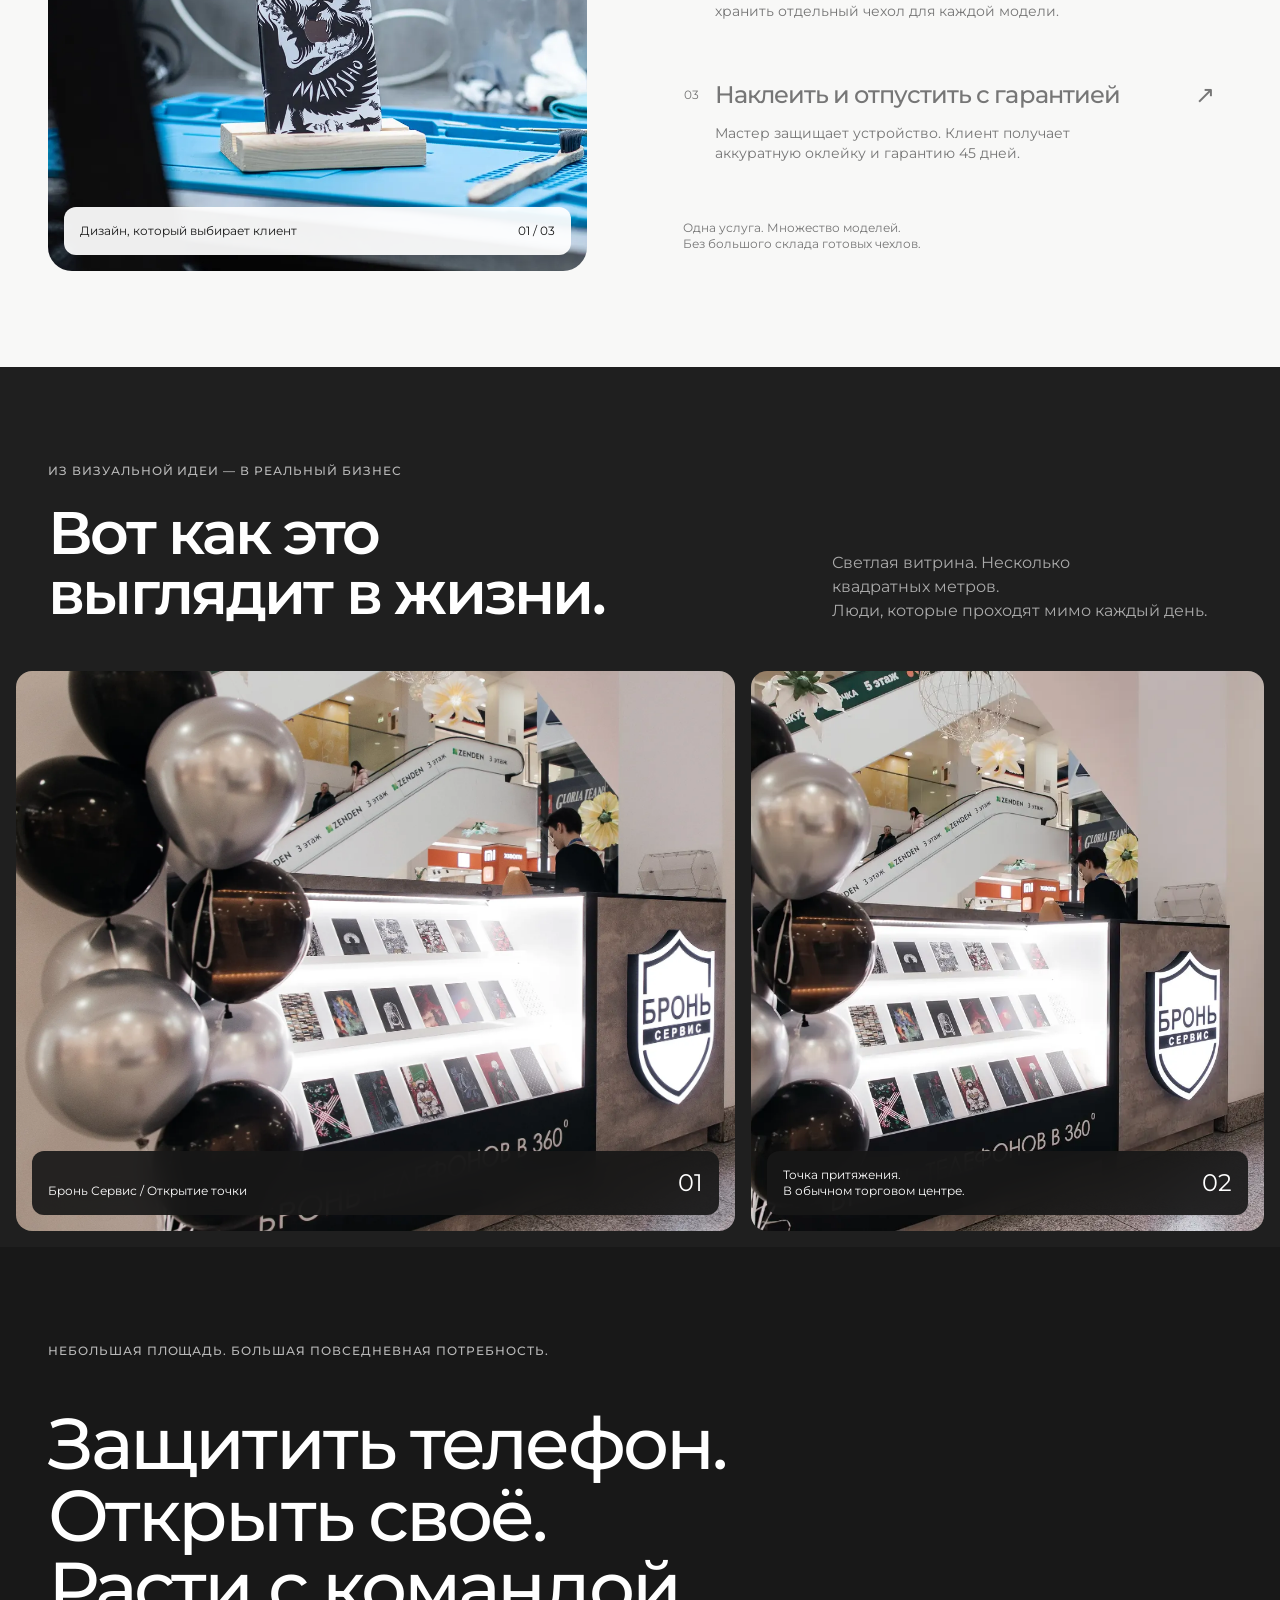
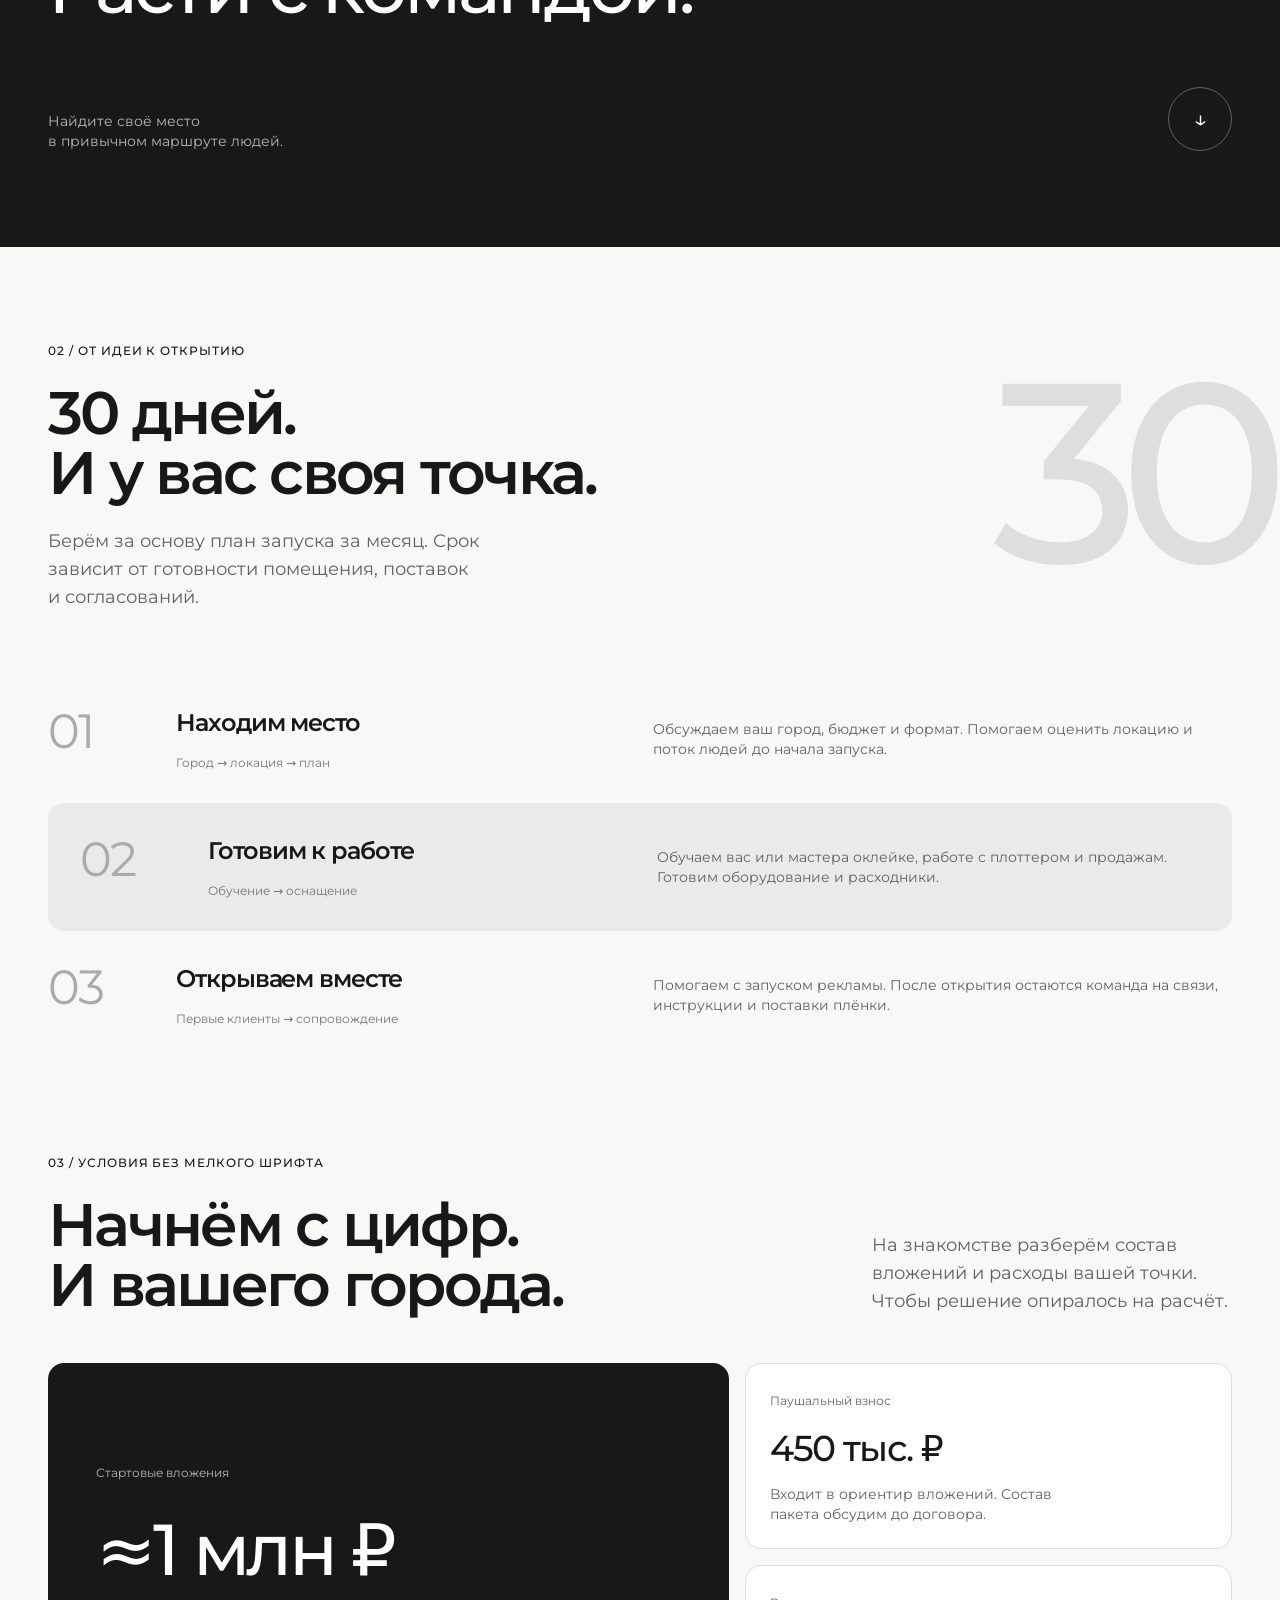
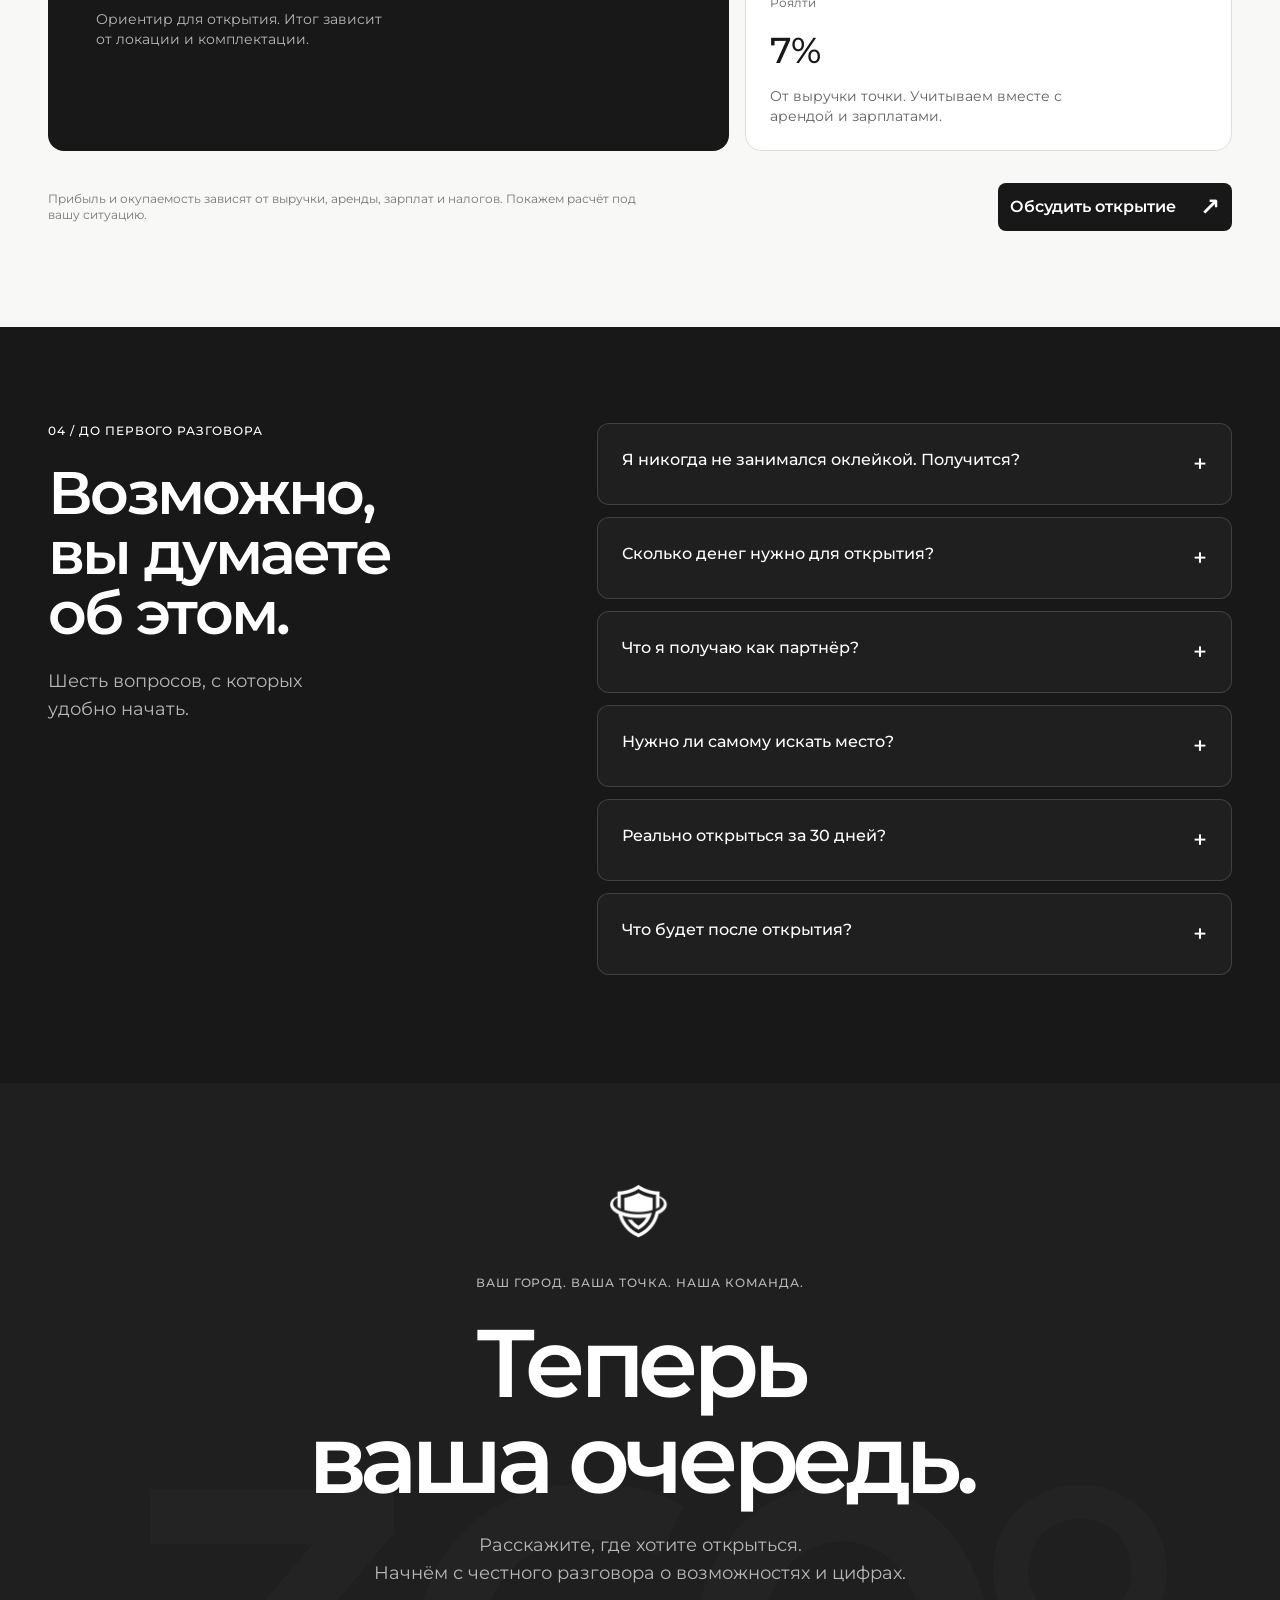
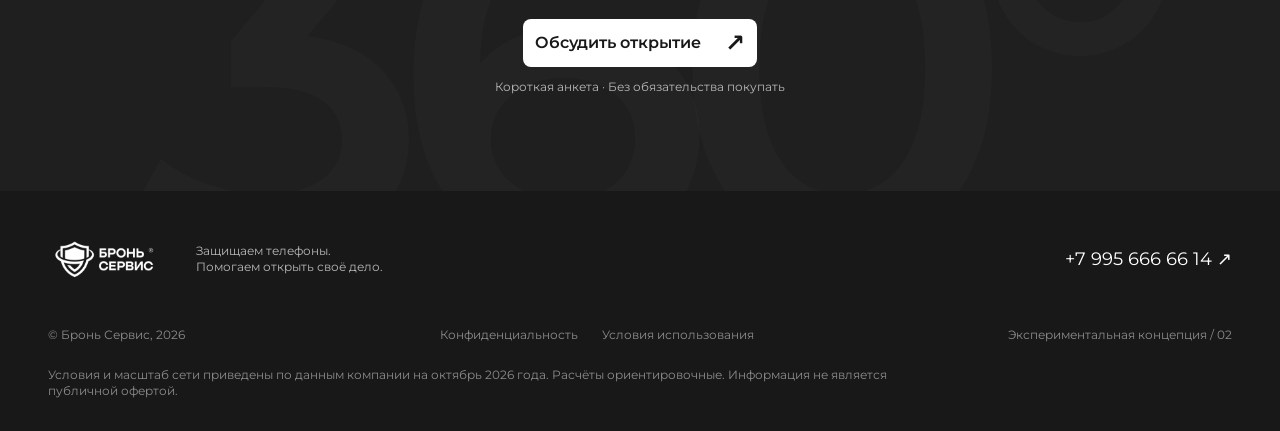
==== commit 1f992abe: "Introduce material-led hero, interactive film application and editorial franchise story" ====
--- a/index.html
+++ b/index.html
@@ -6,22 +6,27 @@
 <meta name="description" content="Откройте точку Бронь Сервис за 30 дней. Компактный островок, обучение оклейке и поддержка команды. Обсудим открытие в вашем городе.">
 <meta name="robots" content="noindex,nofollow"><meta name="theme-color" content="#181818">
 <meta property="og:type" content="website"><meta property="og:locale" content="ru_RU"><meta property="og:title" content="Свой бизнес на защите телефонов · Бронь Сервис"><meta property="og:description" content="От первого разговора до своей точки. Открываем бизнес за 30 дней."><meta property="og:image" content="https://bronservis51-bot.github.io/bronservice-landing-skill/assets/kiosk-crop.webp"><meta property="og:url" content="https://bronservis51-bot.github.io/bronservice-landing-skill/">
-<link rel="icon" href="assets/shield-white.png"><link rel="stylesheet" href="styles.css"><link rel="preload" as="image" href="assets/kiosk-crop.webp"><script src="app.js" defer></script>
+<link rel="icon" href="assets/shield-white.png"><link rel="stylesheet" href="styles.css?v=2"><link rel="preload" as="image" href="assets/phone-peel-v2.png"><script src="app.js?v=2" defer></script>
 </head>
 <body>
 <a class="skip" href="#main">Перейти к содержимому</a>
 <header class="nav-shell"><a href="#main" class="logo" aria-label="Бронь Сервис, начало страницы"><img src="assets/bron-logo-white.png" alt="Бронь Сервис" width="138" height="48"></a><nav aria-label="Основная навигация"><a href="#format" aria-current="location">Формат</a><a href="#start">Запуск</a><a href="#numbers">Условия</a></nav><button class="button nav-cta" data-open>Обсудить открытие <span aria-hidden="true">↗</span></button><button class="menu-toggle" aria-expanded="false" aria-controls="mobile-menu" aria-label="Открыть меню"><span></span><span></span></button></header>
 <div class="mobile-menu" id="mobile-menu" inert><nav aria-label="Мобильная навигация"><a href="#format">Формат бизнеса</a><a href="#start">Как открыться</a><a href="#numbers">Условия</a><a href="#faq">Вопросы</a><button class="button" data-open>Обсудить открытие ↗</button></nav><p>Бронь Сервис · Франшиза</p></div>
 <main id="main">
-<section class="hero wrap" aria-labelledby="hero-title"><div class="hero-copy"><p class="eyebrow"><span class="status-dot"></span> Франшиза «Бронь Сервис»</p><h1 id="hero-title">Свой бизнес<br>на защите того,<br>что всегда<br>в руках.</h1><p class="hero-sub">Откройте островок защиты телефонов.<br>Обучим, поможем с запуском и останемся на связи.</p><button class="button" data-open>Обсудить открытие <span aria-hidden="true">↗</span></button><p class="micro">Сначала знакомство. Решение за вами.</p></div><figure class="hero-photo"><img src="assets/kiosk-crop.webp" alt="Открытие островка Бронь Сервис в торговом центре" width="1800" height="1540" fetchpriority="high"><figcaption><span>Так выглядит ваш будущий бизнес</span><span class="photo-tag">4–6 м²</span></figcaption><div class="photo-stamp" aria-hidden="true"><img src="assets/shield-white.png" alt="" width="40" height="40"><span>Защита<br>на 360°</span></div></figure><div class="hero-proof"><p><b>38</b><span>точек в трёх странах</span></p><p><b>30 дней</b><span>план запуска бизнеса</span></p><p><b>45 дней</b><span>гарантия для клиента</span></p><span class="proof-source">Россия · Казахстан · Турция<br>Данные компании, октябрь 2026</span></div></section>
-<section class="light section" id="format" aria-labelledby="format-title"><div class="wrap"><div class="section-heading reveal"><p class="eyebrow">01 / Понятный продукт</p><h2 id="format-title">Телефон уже есть.<br>Осталось защитить.</h2><p class="lead">Клиенты пользуются телефонами каждый день. Вы предлагаете защиту корпуса и экрана, которая сохраняет внешний вид устройства.</p></div><div class="product-grid reveal"><figure class="product-photo"><img id="product-image" src="assets/film-design.webp" alt="Телефон с дизайнерской защитной плёнкой" width="1000" height="1500" loading="lazy"><figcaption><span id="product-caption">Дизайн, который выбирает клиент</span><span>01 / 03</span></figcaption></figure><div class="product-story" role="group" aria-label="Как устроена услуга"><button class="story-item selected" aria-pressed="true" data-product="0"><span class="step-num">01</span><span><strong>Выбрать свой стиль</strong><span>Прозрачная защита или плёнка с дизайном. Для тех, кто хочет сохранить вид телефона или сделать его своим.</span></span><span class="story-arrow" aria-hidden="true">↗</span></button><button class="story-item" aria-pressed="false" data-product="1"><span class="step-num">02</span><span><strong>Вырезать точно под модель</strong><span>Плоттер вырезает плёнку по лекалу. Не нужно хранить отдельный чехол для каждой модели.</span></span><span class="story-arrow" aria-hidden="true">↗</span></button><button class="story-item" aria-pressed="false" data-product="2"><span class="step-num">03</span><span><strong>Наклеить и отпустить с гарантией</strong><span>Мастер защищает устройство. Клиент получает аккуратную оклейку и гарантию 45 дней.</span></span><span class="story-arrow" aria-hidden="true">↗</span></button><p class="story-note">Одна услуга. Множество моделей.<br>Без большого склада готовых чехлов.</p></div></div></div></section>
-<section class="tagline section" aria-label="Идея бизнеса"><div class="wrap"><p class="eyebrow">Небольшая площадь. Большая повседневная потребность.</p><p class="word-reveal">У каждого свой телефон.<br>У вас своё дело<br>на его защите.</p><div class="tagline-bottom"><span>Найдите своё место<br>в привычном маршруте людей.</span><a href="#start" class="round-link" aria-label="Перейти к запуску">↓</a></div></div></section>
-<section class="light section" id="start" aria-labelledby="start-title"><div class="wrap"><div class="section-heading reveal"><p class="eyebrow">02 / От идеи к открытию</p><h2 id="start-title">30 дней.<br>И у вас своя точка.</h2><p class="lead">Берём за основу план запуска за месяц. Срок зависит от готовности помещения, поставок и согласований.</p></div><div class="launch-grid reveal"><article><span class="launch-num">01</span><h3>Находим место</h3><p>Обсуждаем ваш город, бюджет и формат. Помогаем оценить локацию и поток людей до начала запуска.</p><span class="stage-label">Город → локация → план</span></article><article><span class="launch-num">02</span><h3>Готовим к работе</h3><p>Обучаем вас или мастера оклейке, работе с плоттером и продажам. Готовим оборудование и расходники.</p><span class="stage-label">Обучение → оснащение</span></article><article><span class="launch-num">03</span><h3>Открываем вместе</h3><p>Помогаем с запуском рекламы. После открытия остаются команда на связи, инструкции и поставки плёнки.</p><span class="stage-label">Первые клиенты → сопровождение</span></article></div><figure class="wide-photo reveal"><img src="assets/kiosk-live.webp" alt="Клиенты у работающей точки Бронь Сервис" width="1400" height="933" loading="lazy"><figcaption><span>Не просто вывеска.<br>Действующий формат бизнеса.</span><span>Бронь Сервис / точка сети</span></figcaption></figure></div></section>
+<section class="hero-v2" aria-labelledby="hero-title">
+<div class="wrap hero-scene"><div class="hero-copy-v2"><p class="eyebrow"><span class="status-dot"></span> Франшиза «Бронь Сервис»</p><h1 id="hero-title">Тонкая защита.<br><span>Большое дело.</span></h1><p class="hero-sub-v2">Свой бизнес на том,<br> что каждый день у людей в руках.</p><div class="hero-action"><button class="button" data-open>Обсудить открытие <span aria-hidden="true">↗</span></button><p class="micro">Островок 4–6 м².<br> План запуска за 30 дней.</p></div><a class="discover" href="#format"><span class="discover-circle" aria-hidden="true">↓</span><span>Один продукт.<br>Целый бизнес.</span></a></div>
+<div class="material-stage" id="material-stage"><span class="hero-ghost" aria-hidden="true">360°</span><div class="phone-art" id="phone-art"><img class="phone-flat" src="assets/phone-flat-v2.png" alt="" width="1280" height="1280"><img class="phone-peel" src="assets/phone-peel-v2.png" alt="Визуализация телефона с тонкой прозрачной защитной плёнкой" width="1280" height="1280" fetchpriority="high"></div><div class="material-label material-label-top"><span class="material-cross" aria-hidden="true">+</span><span>Незаметная плёнка.<br>Заметная разница.</span></div><div class="material-label material-label-bottom"><span class="mini-shield"><img src="assets/shield-white.png" alt="" width="24" height="24"></span><span>45 дней<br>гарантии клиенту</span></div><div class="material-control"><div><label for="film-range">Попробуйте нанести плёнку</label><output id="film-output" for="film-range">0%</output></div><input id="film-range" type="range" min="0" max="100" value="0" aria-label="Нанесение плёнки: проведите вправо"><div class="range-labels"><span>Проведите вправо</span><span>↗</span></div></div><span class="render-note">Визуализация продукта</span></div></div>
+<div class="wrap hero-proof-v2"><div><strong>38</strong><span>точек.<br>Один бренд.</span></div><div><strong>45</strong><span>дней гарантии<br>для клиента.</span></div><p>Россия · Казахстан · Турция<br><span>По данным компании, октябрь 2026</span></p></div>
+</section>
+<section class="light section" id="format" aria-labelledby="format-title"><div class="wrap"><div class="section-heading reveal"><p class="eyebrow">01 / Понятный продукт</p><h2 id="format-title">У всех есть телефон.<br>У вас будет бизнес.</h2><p class="lead">Защита экрана и корпуса. Прозрачная или с дизайном. Плоттер вырезает плёнку под модель клиента, а мастер аккуратно наносит её.</p></div><div class="product-grid reveal"><figure class="product-photo"><img id="product-image" src="assets/film-design.webp" alt="Телефон с дизайнерской защитной плёнкой" width="1000" height="1500" loading="lazy"><figcaption><span id="product-caption">Дизайн, который выбирает клиент</span><span>01 / 03</span></figcaption></figure><div class="product-story" role="group" aria-label="Как устроена услуга"><button class="story-item selected" aria-pressed="true" data-product="0"><span class="step-num">01</span><span><strong>Выбрать свой стиль</strong><span>Прозрачная защита или плёнка с дизайном. Для тех, кто хочет сохранить вид телефона или сделать его своим.</span></span><span class="story-arrow" aria-hidden="true">↗</span></button><button class="story-item" aria-pressed="false" data-product="1"><span class="step-num">02</span><span><strong>Вырезать точно под модель</strong><span>Плоттер вырезает плёнку по лекалу. Не нужно хранить отдельный чехол для каждой модели.</span></span><span class="story-arrow" aria-hidden="true">↗</span></button><button class="story-item" aria-pressed="false" data-product="2"><span class="step-num">03</span><span><strong>Наклеить и отпустить с гарантией</strong><span>Мастер защищает устройство. Клиент получает аккуратную оклейку и гарантию 45 дней.</span></span><span class="story-arrow" aria-hidden="true">↗</span></button><p class="story-note">Одна услуга. Множество моделей.<br>Без большого склада готовых чехлов.</p></div></div></div></section>
+<section class="network-section" aria-labelledby="network-title"><div class="wrap network-head reveal"><p class="eyebrow">Из визуальной идеи — в реальный бизнес</p><h2 id="network-title">Вот как это<br>выглядит в жизни.</h2><p>Светлая витрина. Несколько квадратных метров.<br> Люди, которые проходят мимо каждый день.</p></div><div class="network-gallery reveal"><figure class="network-photo-main"><img src="assets/kiosk-crop.webp" alt="Открытие реального островка Бронь Сервис" width="1800" height="1540" loading="lazy"><figcaption><span>Бронь Сервис / Открытие точки</span><b>01</b></figcaption></figure><figure class="network-photo-side"><img src="assets/kiosk-live.webp" alt="Обслуживание клиентов на точке сети" width="1400" height="933" loading="lazy"><figcaption><span>Точка притяжения.<br>В обычном торговом центре.</span><b>02</b></figcaption></figure></div></section>
+<section class="tagline section" aria-label="Идея бизнеса"><div class="wrap"><p class="eyebrow">Небольшая площадь. Большая повседневная потребность.</p><p class="word-reveal">Защитить телефон.<br>Открыть своё.<br>Расти с командой.</p><div class="tagline-bottom"><span>Найдите своё место<br>в привычном маршруте людей.</span><a href="#start" class="round-link" aria-label="Перейти к запуску">↓</a></div></div></section>
+<section class="light section" id="start" aria-labelledby="start-title"><div class="wrap"><div class="section-heading reveal launch-heading"><p class="eyebrow">02 / От идеи к открытию</p><span class="launch-huge" aria-hidden="true">30</span><h2 id="start-title">30 дней.<br>И у вас своя точка.</h2><p class="lead">Берём за основу план запуска за месяц. Срок зависит от готовности помещения, поставок и согласований.</p></div><div class="launch-grid reveal"><article><span class="launch-num">01</span><h3>Находим место</h3><p>Обсуждаем ваш город, бюджет и формат. Помогаем оценить локацию и поток людей до начала запуска.</p><span class="stage-label">Город → локация → план</span></article><article><span class="launch-num">02</span><h3>Готовим к работе</h3><p>Обучаем вас или мастера оклейке, работе с плоттером и продажам. Готовим оборудование и расходники.</p><span class="stage-label">Обучение → оснащение</span></article><article><span class="launch-num">03</span><h3>Открываем вместе</h3><p>Помогаем с запуском рекламы. После открытия остаются команда на связи, инструкции и поставки плёнки.</p><span class="stage-label">Первые клиенты → сопровождение</span></article></div></div></section>
 <section class="light section money" id="numbers" aria-labelledby="numbers-title"><div class="wrap"><div class="money-intro reveal"><div><p class="eyebrow">03 / Условия без мелкого шрифта</p><h2 id="numbers-title">Начнём с цифр.<br>И вашего города.</h2></div><p class="lead">На знакомстве разберём состав вложений и расходы вашей точки. Чтобы решение опиралось на расчёт.</p></div><div class="number-grid reveal"><article><span>Стартовые вложения</span><b>≈1 млн ₽</b><p>Ориентир для открытия. Итог зависит от локации и комплектации.</p></article><article><span>Паушальный взнос</span><b>450 тыс. ₽</b><p>Входит в ориентир вложений. Состав пакета обсудим до договора.</p></article><article><span>Роялти</span><b>7%</b><p>От выручки точки. Учитываем вместе с арендой и зарплатами.</p></article></div><div class="money-note reveal"><p>Прибыль и окупаемость зависят от выручки, аренды, зарплат и налогов. Покажем расчёт под вашу ситуацию.</p><button class="button dark" data-open>Обсудить открытие <span aria-hidden="true">↗</span></button></div></div></section>
-<section class="section faq" id="faq" aria-labelledby="faq-title"><div class="wrap faq-grid"><div class="reveal"><p class="eyebrow">04 / До первого разговора</p><h2 id="faq-title">Возможно,<br>вы думаете<br>об этом.</h2><p class="lead">Шесть вопросов, с которых<br>удобно начать.</p></div><div class="faq-list reveal"><details><summary>Я никогда не занимался оклейкой. Получится?<span aria-hidden="true">+</span></summary><p>Опыт оклейки не требуется. Обучаем вас или вашего мастера работе с плёнкой, плоттером и клиентами. В текущем формате обучение занимает 5–7 дней.</p></details><details><summary>Сколько денег нужно для открытия?<span aria-hidden="true">+</span></summary><p>Ориентир по текущему предложению составляет около 1 млн рублей, включая паушальный взнос 450 тыс. рублей. Бюджет уточняется под локацию, оборудование и подготовку точки.</p></details><details><summary>Что я получаю как партнёр?<span aria-hidden="true">+</span></summary><p>Право работать под брендом, обучение, помощь с локацией и запуском, поставки оборудования и материалов, инструкции и сопровождение. Точный состав обязательств закрепляется в договоре.</p></details><details><summary>Нужно ли самому искать место?<span aria-hidden="true">+</span></summary><p>Вы можете прийти со своей локацией или без неё. Команда помогает с подбором и оценкой места. Для островка ориентируемся на площадь 4–6 м² и поток потенциальных клиентов.</p></details><details><summary>Реально открыться за 30 дней?<span aria-hidden="true">+</span></summary><p>Это план запуска от договора до открытия при готовой локации и своевременных поставках. Конкретный график согласуем вместе, учитывая аренду, обучение и оснащение.</p></details><details><summary>Что будет после открытия?<span aria-hidden="true">+</span></summary><p>Остаётся связь с командой, поставки плёнки, инструкции и помощь по рабочим вопросам. Роялти составляет 7% от выручки. Условия сопровождения обсуждаем до подписания договора.</p></details></div></div></section>
-<section class="final section" aria-labelledby="final-title"><div class="wrap final-inner reveal"><img class="final-shield" src="assets/shield-white.png" alt="" width="64" height="64"><p class="eyebrow">Ваш город. Ваша точка. Наша команда.</p><h2 id="final-title">Следующая точка<br>может быть вашей.</h2><p class="lead">Расскажите, где хотите открыться.<br>Начнём с честного разговора о возможностях и цифрах.</p><button class="button" data-open>Обсудить открытие <span aria-hidden="true">↗</span></button><p class="micro">Короткая анкета · Без обязательства покупать</p></div></section>
+<section class="section faq" id="faq" aria-labelledby="faq-title"><div class="wrap faq-grid"><div class="reveal"><p class="eyebrow">04 / До первого разговора</p><h2 id="faq-title">Возможно,<br>вы думаете<br> об этом.</h2><p class="lead">Шесть вопросов, с которых<br>удобно начать.</p></div><div class="faq-list reveal"><details><summary>Я никогда не занимался оклейкой. Получится?<span aria-hidden="true">+</span></summary><p>Опыт оклейки не требуется. Обучаем вас или вашего мастера работе с плёнкой, плоттером и клиентами. В текущем формате обучение занимает 5–7 дней.</p></details><details><summary>Сколько денег нужно для открытия?<span aria-hidden="true">+</span></summary><p>Ориентир по текущему предложению составляет около 1 млн рублей, включая паушальный взнос 450 тыс. рублей. Бюджет уточняется под локацию, оборудование и подготовку точки.</p></details><details><summary>Что я получаю как партнёр?<span aria-hidden="true">+</span></summary><p>Право работать под брендом, обучение, помощь с локацией и запуском, поставки оборудования и материалов, инструкции и сопровождение. Точный состав обязательств закрепляется в договоре.</p></details><details><summary>Нужно ли самому искать место?<span aria-hidden="true">+</span></summary><p>Вы можете прийти со своей локацией или без неё. Команда помогает с подбором и оценкой места. Для островка ориентируемся на площадь 4–6 м² и поток потенциальных клиентов.</p></details><details><summary>Реально открыться за 30 дней?<span aria-hidden="true">+</span></summary><p>Это план запуска от договора до открытия при готовой локации и своевременных поставках. Конкретный график согласуем вместе, учитывая аренду, обучение и оснащение.</p></details><details><summary>Что будет после открытия?<span aria-hidden="true">+</span></summary><p>Остаётся связь с командой, поставки плёнки, инструкции и помощь по рабочим вопросам. Роялти составляет 7% от выручки. Условия сопровождения обсуждаем до подписания договора.</p></details></div></div></section>
+<section class="final section" aria-labelledby="final-title"><div class="wrap final-inner reveal"><img class="final-shield" src="assets/shield-white.png" alt="" width="64" height="64"><p class="eyebrow">Ваш город. Ваша точка. Наша команда.</p><h2 id="final-title">Теперь<br>ваша очередь.</h2><p class="lead">Расскажите, где хотите открыться.<br> Начнём с честного разговора о возможностях и цифрах.</p><button class="button" data-open>Обсудить открытие <span aria-hidden="true">↗</span></button><p class="micro">Короткая анкета · Без обязательства покупать</p></div></section>
 </main>
-<footer class="wrap"><div class="footer-main"><a class="logo" href="#main"><img src="assets/bron-logo-white.png" alt="Бронь Сервис" width="138" height="48"></a><p>Защищаем телефоны.<br>Помогаем открыть своё дело.</p><a href="tel:+79956666614">+7 995 666 66 14 ↗</a></div><div class="footer-bottom"><span>© Бронь Сервис, 2026</span><div><a href="privacy.html">Конфиденциальность</a><a href="terms.html">Условия использования</a></div><span>Экспериментальная концепция</span></div><p class="disclaimer">Условия и масштаб сети приведены по данным компании на октябрь 2026 года. Расчёты ориентировочные. Информация не является публичной офертой.</p></footer>
+<footer class="wrap"><div class="footer-main"><a class="logo" href="#main"><img src="assets/bron-logo-white.png" alt="Бронь Сервис" width="138" height="48"></a><p>Защищаем телефоны.<br>Помогаем открыть своё дело.</p><a href="tel:+79956666614">+7 995 666 66 14 ↗</a></div><div class="footer-bottom"><span>© Бронь Сервис, 2026</span><div><a href="privacy.html">Конфиденциальность</a><a href="terms.html">Условия использования</a></div><span>Экспериментальная концепция / 02</span></div><p class="disclaimer">Условия и масштаб сети приведены по данным компании на октябрь 2026 года. Расчёты ориентировочные. Информация не является публичной офертой.</p></footer>
 <dialog id="contact-dialog" aria-labelledby="dialog-title"><div class="dialog-top"><img src="assets/bron-logo-white.png" alt="Бронь Сервис" width="116" height="40"><button class="close-button" type="button" aria-label="Закрыть анкету">×</button></div><form id="lead-form" novalidate><p class="eyebrow">Знакомство / около минуты</p><h2 id="dialog-title">Где откроем<br>вашу точку?</h2><p class="form-intro">Подготовим сообщение в WhatsApp. Вы проверите его и отправите сами.</p><label for="city">Ваш город</label><input id="city" name="city" autocomplete="address-level2" placeholder="Например, Казань" maxlength="80" required><label for="name">Как к вам обращаться</label><input id="name" name="name" autocomplete="given-name" placeholder="Ваше имя" maxlength="80" required><label for="timing">Когда хотите открыться</label><select id="timing" name="timing"><option>Пока изучаю возможности</option><option>В ближайший месяц</option><option>В течение трёх месяцев</option><option>Позже</option></select><p class="form-error" id="form-error" role="alert"></p><button class="button" type="submit">Подготовить сообщение <span aria-hidden="true">↗</span></button><p class="form-privacy">Сайт не сохраняет ответы. Перед переходом в WhatsApp покажем текст. <a href="privacy.html">Подробнее</a></p></form><section id="message-preview" hidden aria-labelledby="preview-title"><p class="eyebrow">Остался один шаг</p><h2 id="preview-title">Всё готово<br>к знакомству.</h2><p>Проверьте сообщение. Затем откройте WhatsApp и нажмите «Отправить».</p><pre id="message-text"></pre><a class="button" id="whatsapp-link" target="_blank" rel="noopener noreferrer">Открыть WhatsApp ↗</a><button class="back-button" type="button">Изменить ответы</button></section></dialog>
 <noscript><div class="noscript">Для анкеты включите JavaScript или позвоните: <a href="tel:+79956666614">+7 995 666 66 14</a>.</div></noscript>
 </body></html>
--- a/styles.css
+++ b/styles.css
@@ -3,5 +3,19 @@
 *{box-sizing:border-box}html{scroll-behavior:smooth;scroll-padding-top:96px}body{margin:0;background:var(--base);color:#fff;font-family:Montserrat,system-ui,sans-serif;font-size:16px;line-height:24px;-webkit-font-smoothing:antialiased}body.lock{overflow:hidden}a{color:inherit;text-decoration:none}button,input,select{font:inherit;color:inherit}button,a,input,select,summary{-webkit-tap-highlight-color:transparent}button{cursor:pointer}img{display:block;max-width:100%;object-fit:cover}button{border:0}h1,h2,h3,p,figure{margin:0}h1,h2,h3{font-weight:600;letter-spacing:-.045em;text-wrap:balance}p{text-wrap:pretty}h2{font-size:60px;line-height:1}h3{font-size:24px;line-height:32px}button:focus-visible,a:focus-visible,summary:focus-visible,input:focus-visible,select:focus-visible{outline:3px solid #9b9b9b;outline-offset:4px}button:active,.button:active{transform:scale(.98)}[hidden]{display:none!important}.wrap{width:calc(100% - 96px);max-width:1344px;margin-inline:auto}.section{padding-block:96px}.light{background:var(--paper);color:var(--ink)}.eyebrow{font-size:12px;line-height:16px;letter-spacing:.08em;text-transform:uppercase;font-weight:500}.lead{font-size:18px;line-height:28px;color:#616161;max-width:560px}.micro{font-size:12px;line-height:16px;color:var(--muted)}.button{display:inline-flex;align-items:center;justify-content:center;gap:24px;min-height:48px;padding:8px 12px;border-radius:8px;background:#fff;color:#181818;font-size:16px;line-height:24px;font-weight:600;transition:transform .5s var(--curve),opacity .3s var(--curve)}.button:hover{transform:translateY(-2px);opacity:.85}.button span{font-size:24px;line-height:32px}.button.dark{background:#181818;color:#fff}.skip{position:fixed;top:8px;left:8px;z-index:200;transform:translateY(-200%);padding:12px 16px;background:white;color:#181818;border-radius:8px}.skip:focus{transform:none}.nav-shell{position:fixed;z-index:60;top:16px;left:50%;transform:translateX(-50%);display:flex;align-items:center;gap:40px;width:max-content;max-width:calc(100% - 32px);padding:12px 16px;border:1px solid #ffffff20;border-radius:16px;background:#181818df;backdrop-filter:blur(24px);-webkit-backdrop-filter:blur(24px)}.logo img{width:116px;height:40px;object-fit:contain}.nav-shell nav{display:flex;gap:24px}.nav-shell nav a{font-size:14px;line-height:20px;color:#b8b8b8;transition:opacity .3s var(--curve)}.nav-shell nav a:hover,.nav-shell nav a[aria-current]{color:white}.nav-cta{font-size:14px;line-height:20px;min-height:40px;gap:16px}.menu-toggle{display:none;background:transparent;padding:12px;width:48px;height:48px}.menu-toggle span{display:block;width:24px;height:2px;margin:4px 0;background:white;transition:transform .5s var(--curve)}.menu-toggle[aria-expanded=true] span:first-child{transform:translateY(3px) rotate(45deg)}.menu-toggle[aria-expanded=true] span:last-child{transform:translateY(-3px) rotate(-45deg)}.mobile-menu{display:none}.hero{padding-top:128px;display:grid;grid-template-columns:1.03fr 1fr;gap:48px 40px;padding-bottom:40px}.hero-copy{align-self:center;padding-block:24px}.hero-copy .eyebrow{display:flex;gap:8px;align-items:center;color:#c5c5c5;margin-bottom:24px}.status-dot{height:8px;width:8px;display:inline-block;background:#fff;border-radius:9999px}.hero h1{font-size:72px;line-height:1;max-width:680px;background:linear-gradient(90deg,#fff,#9b9b9b);color:transparent;background-clip:text;-webkit-background-clip:text}.hero-sub{margin-top:24px;color:#b8b8b8;max-width:680px}.hero-copy .button{margin-top:32px}.hero-copy .micro{margin-top:12px}.hero-photo{position:relative;min-height:624px;border-radius:24px;overflow:hidden;background:#272727}.hero-photo>img{width:100%;height:100%;position:absolute;inset:0;object-position:57% center}.hero-photo figcaption{position:absolute;bottom:16px;left:16px;right:16px;display:flex;align-items:center;justify-content:space-between;gap:16px;background:#181818e8;border:1px solid #ffffff20;border-radius:16px;padding:16px;font-size:12px;line-height:16px;backdrop-filter:blur(16px)}.photo-tag{white-space:nowrap;background:#fff;color:#181818;padding:8px;border-radius:8px;font-size:14px;line-height:20px;font-weight:600}.photo-stamp{position:absolute;top:24px;right:24px;display:flex;gap:12px;align-items:center;background:#181818ef;border-radius:16px;padding:16px;font-size:12px;line-height:16px}.photo-stamp img{object-fit:contain}.hero-proof{grid-column:1/-1;display:grid;grid-template-columns:1fr 1fr 1fr 1fr;gap:32px;align-items:center;padding:24px 0}.hero-proof p{display:flex;gap:12px;align-items:center}.hero-proof b{font-size:30px;line-height:36px;font-weight:500;letter-spacing:-.04em;white-space:nowrap}.hero-proof p span{font-size:12px;line-height:16px;color:#b8b8b8;max-width:112px}.proof-source{font-size:12px;line-height:16px;text-align:right;color:#8c8c8c}.section-heading{max-width:800px}.section-heading h2{margin-top:24px}.section-heading .lead{margin-top:24px}.product-grid{display:grid;grid-template-columns:1fr 1.05fr;gap:80px;align-items:center;margin-top:64px}.product-photo{position:relative;border-radius:24px;overflow:hidden;aspect-ratio:1/1;background:#e8e8e6}.product-photo>img{width:100%;height:100%;object-position:center 60%;transition:opacity .3s var(--curve)}.product-photo figcaption{position:absolute;bottom:16px;left:16px;right:16px;display:flex;justify-content:space-between;gap:12px;padding:16px;background:#ffffffed;border-radius:12px;font-size:12px;line-height:16px}.story-item{width:100%;text-align:left;display:flex;gap:16px;align-items:flex-start;border:1px solid transparent;padding:24px 16px;border-radius:16px;background:transparent;color:#767676;transition:opacity .3s var(--curve),transform .5s var(--curve);margin-bottom:8px}.story-item.selected{background:#fff;border-color:#dededc;color:#181818}.story-item:hover{transform:translateX(4px);color:#181818}.step-num{font-size:12px;line-height:16px;padding-top:8px}.story-item strong{font-size:24px;line-height:32px;display:block;font-weight:500;letter-spacing:-.04em}.story-item>span:nth-child(2)>span{display:block;margin-top:12px;font-size:14px;line-height:20px;max-width:400px}.story-arrow{margin-left:auto;font-size:24px;line-height:32px}.story-note{font-size:12px;line-height:16px;margin:32px 16px 0;color:#767676}.tagline .eyebrow{color:#b8b8b8;margin-bottom:48px}.word-reveal{font-size:60px;line-height:1;letter-spacing:-.04em;font-weight:500;max-width:680px}.word-reveal span{color:#777;transition:opacity .5s var(--curve),color .5s var(--curve)}.word-reveal span.lit{color:#fff}.tagline-bottom{display:flex;justify-content:space-between;align-items:flex-end;margin-top:64px}.tagline-bottom>span{color:#b8b8b8;font-size:14px;line-height:20px}.round-link{display:grid;place-items:center;border:1px solid #ffffff50;width:64px;height:64px;border-radius:9999px;font-size:24px;transition:transform .5s var(--curve)}.round-link:hover{transform:translateY(4px)}.launch-grid{display:grid;grid-template-columns:repeat(3,1fr);gap:40px;margin-top:64px}.launch-grid article{padding:24px 0}.launch-num{display:block;font-size:48px;line-height:1;color:#aaa;letter-spacing:-.04em;font-weight:400;margin-bottom:32px}.launch-grid h3{margin-bottom:16px}.launch-grid p{font-size:14px;line-height:20px;color:#616161;max-width:360px}.stage-label{display:inline-block;margin-top:32px;font-size:12px;line-height:16px;color:#767676}.wide-photo{margin-top:48px;aspect-ratio:2.5/1;overflow:hidden;border-radius:24px;position:relative}.wide-photo img{width:100%;height:100%;object-position:center 52%}.wide-photo figcaption{position:absolute;inset:auto 16px 16px 16px;display:flex;align-items:flex-end;justify-content:space-between;gap:16px;color:white;padding:24px;border-radius:16px;background:#181818ec}.wide-photo figcaption>span:first-child{font-size:24px;line-height:32px;letter-spacing:-.04em}.wide-photo figcaption>span:last-child{font-size:12px;line-height:16px;color:#b8b8b8}.money{padding-top:0}.money-intro{display:flex;justify-content:space-between;align-items:flex-end;gap:48px}.money-intro h2{margin-top:24px}.money-intro .lead{max-width:360px}.number-grid{display:grid;grid-template-columns:repeat(3,1fr);gap:16px;margin-top:48px}.number-grid article{border:1px solid #dededc;padding:32px;border-radius:16px;background:#fff}.number-grid article>span{font-size:12px;line-height:16px;color:#616161}.number-grid b{display:block;margin-top:32px;font-size:36px;line-height:40px;font-weight:500;letter-spacing:-.045em;white-space:nowrap}.number-grid p{margin-top:24px;font-size:14px;line-height:20px;color:#616161;max-width:300px}.money-note{display:flex;gap:48px;align-items:center;justify-content:space-between;margin-top:32px}.money-note p{font-size:12px;line-height:16px;color:#767676;max-width:640px}.money-note .button{flex-shrink:0}.faq-grid{display:grid;grid-template-columns:.85fr 1.15fr;gap:80px}.faq h2{margin-top:24px}.faq .lead{color:#b8b8b8;margin-top:24px}.faq-list details{border:1px solid #ffffff26;border-radius:12px;padding:24px;margin-bottom:12px;background:#1f1f1f}.faq-list summary{list-style:none;cursor:pointer;display:flex;justify-content:space-between;gap:24px;font-size:16px;line-height:24px;font-weight:500}.faq-list summary::-webkit-details-marker{display:none}.faq-list summary span{font-size:24px;line-height:32px;transition:transform .5s var(--curve);flex-shrink:0}.faq-list details[open] summary span{transform:rotate(45deg)}.faq-list details p{margin-top:24px;font-size:14px;line-height:20px;color:#b8b8b8}.final{background:#1f1f1f}.final-inner{text-align:center}.final-shield{object-fit:contain;margin:0 auto 32px}.final .eyebrow{color:#b8b8b8}.final h2{margin-top:24px}.final .lead{margin:24px auto 0;color:#b8b8b8}.final .button{margin-top:32px}.final .micro{margin-top:12px}footer{padding-top:48px;padding-bottom:32px}.footer-main,.footer-bottom{display:flex;align-items:center;justify-content:space-between;gap:32px}.footer-main>p{font-size:12px;line-height:16px;color:#b8b8b8;margin-right:auto}.footer-main>a:last-child{font-size:18px;line-height:28px}.footer-bottom{margin-top:48px;font-size:12px;line-height:16px;color:#8c8c8c}.footer-bottom>div{display:flex;gap:24px}.footer-bottom a:hover{text-decoration:underline}.disclaimer{font-size:12px;line-height:16px;color:#8c8c8c;margin-top:24px;max-width:960px}dialog{padding:24px;border:1px solid #ffffff30;border-radius:24px;background:#181818;color:#fff;width:min(560px,calc(100% - 32px));max-height:calc(100dvh - 32px);overscroll-behavior:contain}dialog::backdrop{background:#000c;backdrop-filter:blur(12px)}.dialog-top{display:flex;align-items:center;justify-content:space-between;margin-bottom:32px}.dialog-top img{object-fit:contain}.close-button{width:40px;height:40px;border-radius:9999px;background:#313131;color:#fff;font-size:24px;line-height:32px;transition:transform .5s var(--curve)}.close-button:hover{transform:rotate(90deg)}dialog h2{font-size:36px;line-height:40px;margin-top:16px}dialog .form-intro{font-size:14px;line-height:20px;color:#b8b8b8;margin-top:16px}label{display:block;font-size:12px;line-height:16px;margin-top:24px;margin-bottom:8px}input,select{width:100%;background:#272727;border:1px solid #ffffff30;border-radius:8px;padding:12px;font-size:16px;line-height:24px;min-height:48px}input::placeholder{color:#999}input[aria-invalid=true]{border-color:#f3b5b5}.form-error{font-size:14px;line-height:20px;color:#f3b5b5;margin-top:16px}form .button{width:100%;margin-top:8px}.form-privacy{font-size:12px;line-height:16px;color:#aaa;margin-top:16px}.form-privacy a{text-decoration:underline}#message-preview>p:not(.eyebrow){color:#b8b8b8;margin-top:24px;font-size:14px;line-height:20px}#message-text{white-space:pre-wrap;overflow-wrap:anywhere;font:inherit;font-size:14px;line-height:20px;background:#272727;border:1px solid #ffffff20;border-radius:12px;padding:16px;margin:24px 0}#message-preview .button{width:100%}.back-button{background:transparent;color:#b8b8b8;width:100%;padding:12px;margin-top:8px;font-size:14px;line-height:20px}.noscript{padding:24px;text-align:center}.js .reveal{opacity:0;transform:translateY(32px);transition:opacity .7s var(--curve),transform .7s var(--curve)}.js .reveal.visible{opacity:1;transform:none}.legal{max-width:800px;padding-top:64px;padding-bottom:64px}.legal .logo{display:inline-block;margin-bottom:48px}.legal h1{font-size:48px;line-height:1}.legal h2{font-size:24px;line-height:32px;margin-top:40px}.legal p{color:#b8b8b8;margin-top:24px}.legal .button{margin-top:32px}
 @media(min-width:1600px){.hero h1{font-size:96px}.hero-photo{min-height:720px}}
 @media(max-width:1100px){.wrap{width:calc(100% - 64px)}h2{font-size:48px;line-height:1}.hero h1{font-size:60px;line-height:1}.hero-photo{min-height:600px}.hero-proof{gap:24px}.hero-proof p{display:block}.hero-proof p span{display:block;margin-top:8px}.hero-proof b{font-size:24px;line-height:32px}.product-grid{gap:40px}.faq-grid{gap:40px}.number-grid article{padding:24px}.number-grid b{font-size:30px;line-height:36px}.nav-shell{gap:24px}}
-@media(max-width:760px){.wrap{width:calc(100% - 32px)}.section{padding-block:64px}h2{font-size:36px;line-height:40px}h3{font-size:24px;line-height:32px}.lead{font-size:16px;line-height:24px}.nav-shell{top:12px;width:calc(100% - 32px);justify-content:space-between;gap:12px;padding:8px 12px;border-radius:16px}.logo img{width:104px;height:40px}.nav-shell>nav,.nav-cta{display:none}.menu-toggle{display:block}.mobile-menu{position:fixed;inset:0;display:flex;flex-direction:column;justify-content:center;background:#181818f7;backdrop-filter:blur(24px);z-index:50;padding:96px 32px 40px;opacity:0;visibility:hidden;transform:translateY(-24px);transition:opacity .5s var(--curve),transform .5s var(--curve),visibility .5s}.mobile-menu.open{opacity:1;visibility:visible;transform:none}.mobile-menu nav{display:grid;gap:32px}.mobile-menu nav>a{font-size:30px;line-height:36px;opacity:0;transform:translateY(24px);transition:transform .5s var(--curve),opacity .5s var(--curve)}.mobile-menu.open nav>a{opacity:1;transform:none}.mobile-menu nav>a:nth-child(2){transition-delay:60ms}.mobile-menu nav>a:nth-child(3){transition-delay:120ms}.mobile-menu nav>a:nth-child(4){transition-delay:180ms}.mobile-menu nav .button{margin-top:16px;justify-self:start}.mobile-menu>p{font-size:12px;line-height:16px;color:#8c8c8c;margin-top:64px}.hero{padding-top:112px;grid-template-columns:1fr;gap:32px;padding-bottom:24px}.hero-copy{padding:0 8px}.hero-copy .eyebrow{margin-bottom:24px}.hero h1{font-size:48px;line-height:1;letter-spacing:-.045em}.hero-sub{font-size:14px;line-height:20px;max-width:360px}.hero-sub br{display:none}.hero-copy .button{margin-top:24px}.hero-photo{min-height:0;aspect-ratio:1.15/1;border-radius:16px}.hero-photo>img{object-position:center 56%}.hero-photo figcaption{bottom:12px;left:12px;right:12px;padding:12px;border-radius:12px;gap:12px}.hero-photo figcaption>span:first-child{max-width:176px}.photo-tag{font-size:12px;line-height:16px}.photo-stamp{display:none}.hero-proof{grid-template-columns:repeat(3,1fr);gap:16px;padding:8px}.hero-proof b{font-size:24px;line-height:32px}.hero-proof p span{font-size:12px;line-height:16px}.proof-source{grid-column:1/-1;text-align:left;font-size:12px;line-height:16px;margin-top:8px}.proof-source br{display:none}.section-heading h2{margin-top:16px}.section-heading .lead{margin-top:16px}.product-grid{grid-template-columns:1fr;gap:24px;margin-top:32px}.product-photo{aspect-ratio:1.1/1;border-radius:16px}.product-story{margin-inline:-8px}.story-item{padding:16px 12px;gap:12px}.story-item strong{font-size:20px;line-height:28px}.story-item>span:nth-child(2)>span{font-size:14px;line-height:20px;margin-top:8px}.story-note{margin-top:24px}.tagline .eyebrow{margin-bottom:32px;max-width:280px}.word-reveal{font-size:36px;line-height:40px}.tagline-bottom{margin-top:40px}.round-link{width:48px;height:48px}.launch-grid{grid-template-columns:1fr;gap:16px;margin-top:32px}.launch-grid article{display:grid;grid-template-columns:48px 1fr;column-gap:24px;padding:16px 0}.launch-num{font-size:36px;line-height:40px;grid-row:1/4;margin-bottom:0}.launch-grid h3{margin-bottom:12px}.launch-grid p{grid-column:2}.stage-label{grid-column:2;margin-top:16px}.wide-photo{aspect-ratio:1/1.05;margin-top:32px;border-radius:16px}.wide-photo img{object-position:38% center}.wide-photo figcaption{padding:16px;inset:auto 12px 12px 12px;display:block;border-radius:12px}.wide-photo figcaption>span{display:block}.wide-photo figcaption>span:first-child{font-size:20px;line-height:28px}.wide-photo figcaption>span:last-child{margin-top:12px}.money{padding-top:0}.money-intro{display:block}.money-intro h2{margin-top:16px}.money-intro .lead{margin-top:16px}.number-grid{grid-template-columns:1fr;gap:12px;margin-top:32px}.number-grid article{padding:24px}.number-grid b{font-size:36px;line-height:40px;margin-top:16px}.number-grid p{margin-top:16px;max-width:none}.money-note{display:block;margin-top:24px}.money-note .button{margin-top:24px;width:100%}.faq-grid{grid-template-columns:1fr;gap:32px}.faq h2 br:nth-child(2){display:none}.faq .lead{margin-top:16px}.faq-list details{padding:16px}.faq-list summary{font-size:14px;line-height:20px;align-items:center;gap:16px}.faq-list details p{margin-top:16px}.final h2{margin-top:24px;font-size:36px;line-height:40px}.final .eyebrow{font-size:12px;line-height:16px;letter-spacing:0}.final .lead br{display:none}.final .button{margin-top:24px}.final .micro{font-size:12px;line-height:16px}.footer-main{flex-wrap:wrap;gap:24px}.footer-main>p{margin:0;max-width:176px}.footer-main>a:last-child{flex-basis:100%;font-size:18px;line-height:28px}.footer-bottom{display:block;margin-top:32px}.footer-bottom>div{flex-direction:column;gap:12px;margin-block:24px}.disclaimer{margin-top:24px}.legal{padding-top:40px}.legal h1{font-size:36px;line-height:40px}dialog{padding:24px 16px;border-radius:16px}.dialog-top{margin-bottom:24px}dialog h2{font-size:30px;line-height:36px}}
+@media(max-width:760px){.wrap{width:calc(100% - 32px)}.section{padding-block:64px}h2{font-size:36px;line-height:40px}h3{font-size:24px;line-height:32px}.lead{font-size:16px;line-height:24px}.nav-shell{top:12px;width:calc(100% - 32px);justify-content:space-between;gap:12px;padding:8px 12px;border-radius:16px}.logo img{width:104px;height:40px}.nav-shell>nav,.nav-cta{display:none}.menu-toggle{display:block}.mobile-menu{position:fixed;inset:0;display:flex;flex-direction:column;justify-content:center;background:#181818f7;backdrop-filter:blur(24px);z-index:50;padding:96px 32px 40px;opacity:0;visibility:hidden;transform:translateY(-24px);transition:opacity .5s var(--curve),transform .5s var(--curve),visibility .5s}.mobile-menu.open{opacity:1;visibility:visible;transform:none}.mobile-menu nav{display:grid;gap:32px}.mobile-menu nav>a{font-size:30px;line-height:36px;opacity:0;transform:translateY(24px);transition:transform .5s var(--curve),opacity .5s var(--curve)}.mobile-menu.open nav>a{opacity:1;transform:none}.mobile-menu nav>a:nth-child(2){transition-delay:60ms}.mobile-menu nav>a:nth-child(3){transition-delay:120ms}.mobile-menu nav>a:nth-child(4){transition-delay:180ms}.mobile-menu nav .button{margin-top:16px;justify-self:start}.mobile-menu>p{font-size:12px;line-height:16px;color:#8c8c8c;margin-top:64px}.hero{padding-top:112px;grid-template-columns:1fr;gap:32px;padding-bottom:24px}.hero-copy{padding:0 8px}.hero-copy .eyebrow{margin-bottom:24px}.hero h1{font-size:36px;line-height:40px;letter-spacing:-.045em}.hero-sub{font-size:14px;line-height:20px;max-width:360px}.hero-sub br{display:none}.hero-copy .button{margin-top:24px}.hero-photo{min-height:0;aspect-ratio:1.15/1;border-radius:16px}.hero-photo>img{object-position:center 56%}.hero-photo figcaption{bottom:12px;left:12px;right:12px;padding:12px;border-radius:12px;gap:12px}.hero-photo figcaption>span:first-child{max-width:176px}.photo-tag{font-size:12px;line-height:16px}.photo-stamp{display:none}.hero-proof{grid-template-columns:repeat(3,1fr);gap:16px;padding:8px}.hero-proof b{font-size:24px;line-height:32px}.hero-proof p span{font-size:12px;line-height:16px}.proof-source{grid-column:1/-1;text-align:left;font-size:12px;line-height:16px;margin-top:8px}.proof-source br{display:none}.section-heading h2{margin-top:16px}.section-heading .lead{margin-top:16px}.product-grid{grid-template-columns:1fr;gap:24px;margin-top:32px}.product-photo{aspect-ratio:1.1/1;border-radius:16px}.product-story{margin-inline:-8px}.story-item{padding:16px 12px;gap:12px}.story-item strong{font-size:20px;line-height:28px}.story-item>span:nth-child(2)>span{font-size:14px;line-height:20px;margin-top:8px}.story-note{margin-top:24px}.tagline .eyebrow{margin-bottom:32px;max-width:280px}.word-reveal{font-size:36px;line-height:40px}.tagline-bottom{margin-top:40px}.round-link{width:48px;height:48px}.launch-grid{grid-template-columns:1fr;gap:16px;margin-top:32px}.launch-grid article{display:grid;grid-template-columns:48px 1fr;column-gap:24px;padding:16px 0}.launch-num{font-size:36px;line-height:40px;grid-row:1/4;margin-bottom:0}.launch-grid h3{margin-bottom:12px}.launch-grid p{grid-column:2}.stage-label{grid-column:2;margin-top:16px}.wide-photo{aspect-ratio:1/1.05;margin-top:32px;border-radius:16px}.wide-photo img{object-position:38% center}.wide-photo figcaption{padding:16px;inset:auto 12px 12px 12px;display:block;border-radius:12px}.wide-photo figcaption>span{display:block}.wide-photo figcaption>span:first-child{font-size:20px;line-height:28px}.wide-photo figcaption>span:last-child{margin-top:12px}.money{padding-top:0}.money-intro{display:block}.money-intro h2{margin-top:16px}.money-intro .lead{margin-top:16px}.number-grid{grid-template-columns:1fr;gap:12px;margin-top:32px}.number-grid article{padding:24px}.number-grid b{font-size:36px;line-height:40px;margin-top:16px}.number-grid p{margin-top:16px;max-width:none}.money-note{display:block;margin-top:24px}.money-note .button{margin-top:24px;width:100%}.faq-grid{grid-template-columns:1fr;gap:32px}.faq h2 br:nth-child(2){display:none}.faq .lead{margin-top:16px}.faq-list details{padding:16px}.faq-list summary{font-size:14px;line-height:20px;align-items:center;gap:16px}.faq-list details p{margin-top:16px}.final h2{margin-top:24px;font-size:36px;line-height:40px}.final .eyebrow{font-size:12px;line-height:16px;letter-spacing:0}.final .lead br{display:none}.final .button{margin-top:24px}.final .micro{font-size:12px;line-height:16px}.footer-main{flex-wrap:wrap;gap:24px}.footer-main>p{margin:0;max-width:176px}.footer-main>a:last-child{flex-basis:100%;font-size:18px;line-height:28px}.footer-bottom{display:block;margin-top:32px}.footer-bottom>div{flex-direction:column;gap:12px;margin-block:24px}.disclaimer{margin-top:24px}.legal{padding-top:40px}.legal h1{font-size:36px;line-height:40px}dialog{padding:24px 16px;border-radius:16px}.dialog-top{margin-bottom:24px}dialog h2{font-size:30px;line-height:36px}}
 @media(prefers-reduced-motion:reduce){html{scroll-behavior:auto}*,*::before,*::after{transition:none!important;animation:none!important}.js .reveal{transform:none;opacity:1}.word-reveal span{color:#fff}.mobile-menu,.mobile-menu nav>a{transform:none}.button:hover,.story-item:hover{transform:none}}
+
+@media(max-width:359px){.hero h1{font-size:30px;line-height:36px}}
+/* V2: a material-led campaign, with the generated product as the composition's focal point. */
+.hero-v2{overflow:hidden;position:relative;background:#181818}.hero-scene{position:relative;min-height:760px;display:grid;grid-template-columns:1fr 1fr;align-items:center;padding-top:128px;padding-bottom:64px}.hero-copy-v2{position:relative;z-index:3;align-self:center;padding-block:24px;pointer-events:none}.hero-copy-v2>*{pointer-events:auto;width:max-content;max-width:100%}.hero-copy-v2 .eyebrow{display:flex;align-items:center;gap:8px;color:#b8b8b8;margin-bottom:32px}.hero-copy-v2 h1{font-size:72px;line-height:1;max-width:680px;letter-spacing:-.055em;background:linear-gradient(90deg,#fff,#9b9b9b);background-clip:text;-webkit-background-clip:text;color:transparent}.hero-copy-v2 h1 span{white-space:nowrap}.hero-sub-v2{margin-top:32px;font-size:20px;line-height:28px;color:#b8b8b8}.hero-action{display:flex;gap:24px;align-items:center;margin-top:32px}.hero-action .button{flex-shrink:0}.hero-action .micro{font-size:12px;line-height:16px}.discover{display:flex;gap:16px;align-items:center;margin-top:64px;color:#b8b8b8;font-size:12px;line-height:16px}.discover-circle{height:48px;width:48px;border:1px solid #ffffff40;border-radius:9999px;display:grid;place-items:center;color:white;font-size:20px;line-height:28px;transition:transform .5s var(--curve)}.discover:hover .discover-circle{transform:translateY(4px)}.material-stage{position:relative;z-index:1;height:624px;align-self:center;isolation:isolate}.phone-art{position:absolute;inset:-48px -96px -48px -96px;transform:translate3d(0,0,0) rotate(-7deg);transition:transform .7s var(--curve);will-change:transform;z-index:2;pointer-events:none}.phone-art img{width:100%;height:100%;position:absolute;inset:0;object-fit:contain}.phone-peel{opacity:var(--peel-opacity,1);transition:opacity .3s var(--curve)}.phone-flat{opacity:var(--flat-opacity,0);transition:opacity .3s var(--curve)}.hero-ghost{position:absolute;top:224px;left:0;font-size:128px;line-height:1;font-weight:600;letter-spacing:-.08em;color:transparent;-webkit-text-stroke:1px #ffffff20;transform:scale(2);transform-origin:center;z-index:0;user-select:none;pointer-events:none}.material-label{position:absolute;display:flex;align-items:center;gap:12px;z-index:3;font-size:12px;line-height:16px;color:#b8b8b8}.material-label-top{right:0;top:32px}.material-cross{font-size:30px;line-height:36px;font-weight:400;color:white}.material-label-bottom{bottom:128px;left:0}.mini-shield{display:grid;place-items:center;width:40px;height:40px;border:1px solid #ffffff30;border-radius:9999px}.mini-shield img{object-fit:contain;width:24px;height:24px}.material-control{position:absolute;bottom:0;right:0;z-index:4;width:256px;padding:16px;background:#1f1f1fdb;backdrop-filter:blur(16px);border:1px solid #ffffff30;border-radius:12px}.material-control>div:first-child{display:flex;align-items:center;justify-content:space-between;gap:12px}.material-control label{font-size:12px;line-height:16px;margin:0;color:#fff}.material-control output{font-size:12px;line-height:16px;color:#b8b8b8;min-width:32px;text-align:right}.material-control input{border:0;background:transparent;padding:0;border-radius:0;min-height:32px;height:32px;appearance:none;-webkit-appearance:none;cursor:ew-resize;touch-action:pan-y}.material-control input::-webkit-slider-runnable-track{height:2px;background:#666;border-radius:9999px}.material-control input::-moz-range-track{height:2px;background:#666;border-radius:9999px}.material-control input::-webkit-slider-thumb{appearance:none;-webkit-appearance:none;width:16px;height:16px;margin-top:-7px;border-radius:9999px;background:#fff;box-shadow:0 0 0 4px #ffffff16}.material-control input::-moz-range-thumb{width:16px;height:16px;border:0;border-radius:9999px;background:#fff;box-shadow:0 0 0 4px #ffffff16}.range-labels{display:flex;justify-content:space-between;font-size:12px;line-height:16px;color:#8c8c8c}.render-note{position:absolute;bottom:0;left:0;z-index:3;color:#777;font-size:12px;line-height:16px}.hero-proof-v2{display:flex;align-items:center;gap:64px;padding-bottom:40px}.hero-proof-v2>div{display:flex;align-items:center;gap:16px}.hero-proof-v2 strong{font-size:48px;line-height:1;font-weight:400;letter-spacing:-.05em}.hero-proof-v2>div>span{font-size:12px;line-height:16px;color:#b8b8b8}.hero-proof-v2>p{font-size:14px;line-height:20px;color:#b8b8b8;margin-left:auto;text-align:right}.hero-proof-v2>p>span{font-size:12px;line-height:16px;color:#777}.network-section{padding-top:96px;background:#1f1f1f;overflow:hidden}.network-head{display:grid;grid-template-columns:1fr 1fr;gap:24px 48px;align-items:end}.network-head .eyebrow{grid-column:1/-1;color:#b8b8b8}.network-head h2{font-size:60px;line-height:1}.network-head>p:last-child{color:#aaa;font-size:16px;line-height:24px;max-width:400px;justify-self:end}.network-gallery{display:grid;grid-template-columns:1.4fr 1fr;gap:16px;align-items:stretch;margin:48px 16px 16px}.network-gallery figure{position:relative;overflow:hidden;border-radius:16px;min-height:560px}.network-gallery img{height:100%;width:100%;position:absolute;inset:0;object-fit:cover;transition:transform .7s var(--curve)}.network-gallery figure:hover img{transform:scale(1.025)}.network-gallery figcaption{position:absolute;inset:auto 16px 16px 16px;padding:16px;border-radius:12px;background:#181818e8;backdrop-filter:blur(16px);display:flex;align-items:end;justify-content:space-between;gap:24px;font-size:12px;line-height:16px}.network-gallery figcaption b{font-size:24px;line-height:32px;font-weight:400}.network-photo-side img{object-position:40% center}.tagline{padding-block:96px}.tagline .word-reveal{font-size:72px;line-height:1;max-width:800px}.launch-heading{max-width:none;position:relative;isolation:isolate;min-height:256px;padding-right:40%}.launch-heading .lead{max-width:480px}.launch-huge{position:absolute;right:32px;top:64px;font-size:128px;line-height:1;font-weight:500;letter-spacing:-.08em;transform:scale(2);color:#dededc;z-index:-1}.launch-grid{gap:16px}.launch-grid article{background:#fff;border:1px solid #dededc;border-radius:16px;padding:32px}.launch-num{font-size:30px;line-height:36px;margin-bottom:48px}.money{padding-top:0}.final{position:relative;isolation:isolate;overflow:hidden}.final::after{content:'360°';position:absolute;bottom:64px;left:50%;transform:translateX(-50%) scale(4);z-index:-1;font-size:128px;line-height:1;font-weight:600;letter-spacing:-.08em;color:#ffffff05;pointer-events:none}.final h2{font-size:96px;line-height:1;letter-spacing:-.065em}.hero-copy-v2{animation:hero-copy-in .9s var(--curve) both}.material-stage{animation:hero-art-in 1.3s var(--curve) both}@keyframes hero-copy-in{from{opacity:0;transform:translateY(24px)}to{opacity:1;transform:translateY(0)}}@keyframes hero-art-in{from{opacity:0;transform:translateY(32px) rotate(4deg)}to{opacity:1;transform:translateY(0) rotate(0)}}
+@media(min-width:1600px){.hero-scene{min-height:880px}.hero-copy-v2 h1{font-size:72px}.material-stage{height:720px}}
+@media(max-width:1100px){.hero-copy-v2 h1{font-size:60px;line-height:1}.hero-scene{min-height:720px;grid-template-columns:1.05fr 1fr}.material-stage{height:560px}.phone-art{inset:-24px -96px -24px -96px}.hero-action{display:block}.hero-action .micro{margin-top:12px}.hero-action .micro br{display:none}.material-label-top{right:0;top:0}.material-label-bottom{bottom:128px;left:0}.hero-ghost{transform:scale(1.6)}.hero-proof-v2{gap:40px}.network-head h2{font-size:48px;line-height:1}.network-gallery figure{min-height:440px}.launch-huge{right:32px;transform:scale(1.6)}.final h2{font-size:72px;line-height:1}}
+@media(max-width:760px){.hero-scene{display:flex;flex-direction:column;padding-top:112px;padding-bottom:24px;min-height:0;gap:0}.hero-copy-v2{padding:0 8px;width:100%}.hero-copy-v2 .eyebrow{margin-bottom:24px}.hero-copy-v2 h1{font-size:36px;line-height:40px;letter-spacing:-.055em;max-width:100%}.hero-sub-v2{font-size:16px;line-height:24px;margin-top:16px}.hero-sub-v2 br{display:none}.hero-action{margin-top:24px;display:flex;gap:16px}.hero-action .button{font-size:14px;line-height:20px;gap:12px}.hero-action .micro{font-size:12px;line-height:16px;margin-top:0;max-width:112px}.hero-action .micro br{display:block}.discover{display:none}.material-stage{height:440px;width:100%;margin-top:8px}.phone-art{inset:-32px -24px 0 -24px;transform:rotate(-10deg)}.material-label-top{top:24px;right:0;font-size:12px;line-height:16px}.material-label-top>span:last-child{max-width:112px}.material-label-bottom{bottom:96px;left:0;font-size:12px;line-height:16px;gap:8px}.mini-shield{height:32px;width:32px}.mini-shield img{width:20px;height:20px}.material-control{bottom:0;right:0;width:224px;padding:12px}.material-control label{font-size:12px;line-height:16px}.hero-ghost{top:160px;left:48px;font-size:96px;line-height:1;transform:scale(1.2)}.render-note{bottom:8px;left:0;max-width:96px;font-size:12px;line-height:16px}.hero-proof-v2{display:grid;grid-template-columns:1fr 1fr;gap:24px;padding:24px 8px 32px}.hero-proof-v2>div{gap:12px}.hero-proof-v2 strong{font-size:36px;line-height:40px}.hero-proof-v2>p{grid-column:1/-1;text-align:left;margin-left:0;font-size:12px;line-height:16px}.network-section{padding-top:64px}.network-head{grid-template-columns:1fr;gap:24px}.network-head .eyebrow{font-size:12px;line-height:16px;max-width:256px}.network-head h2{font-size:36px;line-height:40px}.network-head>p:last-child{justify-self:start;font-size:14px;line-height:20px}.network-head>p:last-child br{display:none}.network-gallery{grid-template-columns:1fr;gap:12px;margin:32px 16px 16px}.network-gallery figure{min-height:0;aspect-ratio:1/1.1;border-radius:12px}.network-gallery figure:nth-child(2){aspect-ratio:1.4/1}.network-gallery figcaption{inset:auto 12px 12px 12px;padding:12px;border-radius:8px;font-size:12px;line-height:16px}.tagline{padding-block:64px}.tagline .word-reveal{font-size:36px;line-height:40px}.launch-heading{padding-right:0;min-height:0}.launch-heading h2{position:relative;z-index:2}.launch-heading .lead{max-width:100%}.launch-huge{right:16px;top:32px;transform:scale(1);font-size:96px;line-height:1;color:#e8e8e6;opacity:.7}.launch-grid{gap:12px}.launch-grid article{padding:24px;column-gap:16px;grid-template-columns:32px 1fr}.launch-num{font-size:24px;line-height:32px;margin:0}.launch-grid h3{font-size:20px;line-height:28px}.stage-label{font-size:12px;line-height:16px}.final h2{font-size:60px;line-height:1}.final::after{transform:translateX(-50%) scale(2)}}
+@media(max-width:359px){.hero-copy-v2 h1{font-size:30px;line-height:36px}.hero-action{display:block}.hero-action .micro{margin-top:12px;max-width:none}.hero-action .micro br{display:none}.material-stage{height:400px}.material-control{width:192px}.material-label-top{font-size:12px;line-height:16px}.material-label-bottom{font-size:12px;line-height:16px}.hero-proof-v2>div{gap:8px}.hero-proof-v2 strong{font-size:30px;line-height:36px}.hero-proof-v2>div>span{font-size:12px;line-height:16px}.tagline .word-reveal{font-size:30px;line-height:36px}}
+@media(prefers-reduced-motion:reduce){.hero-copy-v2,.material-stage{animation:none}.phone-art{will-change:auto}.network-gallery figure:hover img{transform:none}}
+
+/* Quiet mobile product composition and asymmetric financial hierarchy. */
+.number-grid{grid-template-columns:1.4fr 1fr;gap:16px}.number-grid article:first-child{grid-row:span 2;background:#181818;color:#fff;border:0;padding:48px;display:flex;flex-direction:column;justify-content:center}.number-grid article:first-child>span,.number-grid article:first-child p{color:#b8b8b8}.number-grid article:first-child b{font-size:72px;line-height:1;white-space:normal}.number-grid article:not(:first-child){padding:24px}.number-grid article:not(:first-child) b{margin-top:16px}.number-grid article:not(:first-child) p{margin-top:16px}.launch-grid{grid-template-columns:1fr;gap:0}.launch-grid article{display:grid;grid-template-columns:96px 1fr 1.3fr;column-gap:32px;row-gap:16px;background:transparent;border:0;padding:32px 0;border-radius:0}.launch-grid article:nth-child(2){background:#eaeae8;border-radius:16px;padding:32px}.launch-grid .launch-num{grid-row:1/3;margin:0;font-size:48px;line-height:1}.launch-grid h3{margin:0}.launch-grid article>p{grid-column:3;grid-row:1/3;max-width:100%;align-self:center}.launch-grid .stage-label{grid-column:2;margin:0;align-self:start}
+@media(max-width:1100px){.number-grid article:first-child{padding:32px}.number-grid article:first-child b{font-size:60px;line-height:1}}
+@media(max-width:760px){.material-label-top,.material-label-bottom{display:none}.hero-copy-v2{pointer-events:auto}.number-grid{grid-template-columns:1fr;gap:12px}.number-grid article:first-child{grid-row:auto;padding:32px 24px}.number-grid article:first-child b{font-size:48px;line-height:1}.launch-grid{gap:16px}.launch-grid article,.launch-grid article:nth-child(2){padding:24px 0;grid-template-columns:32px 1fr;column-gap:16px;row-gap:12px;background:transparent}.launch-grid .launch-num{font-size:24px;line-height:32px;grid-row:1/4}.launch-grid h3{grid-column:2}.launch-grid article>p{grid-column:2;grid-row:auto}.launch-grid .stage-label{grid-column:2}.hero-copy-v2 .button{font-size:16px;line-height:24px}.hero-action{display:block}.hero-action .micro{max-width:none;margin-top:12px}.hero-action .micro br{display:none}.render-note{left:0}}
